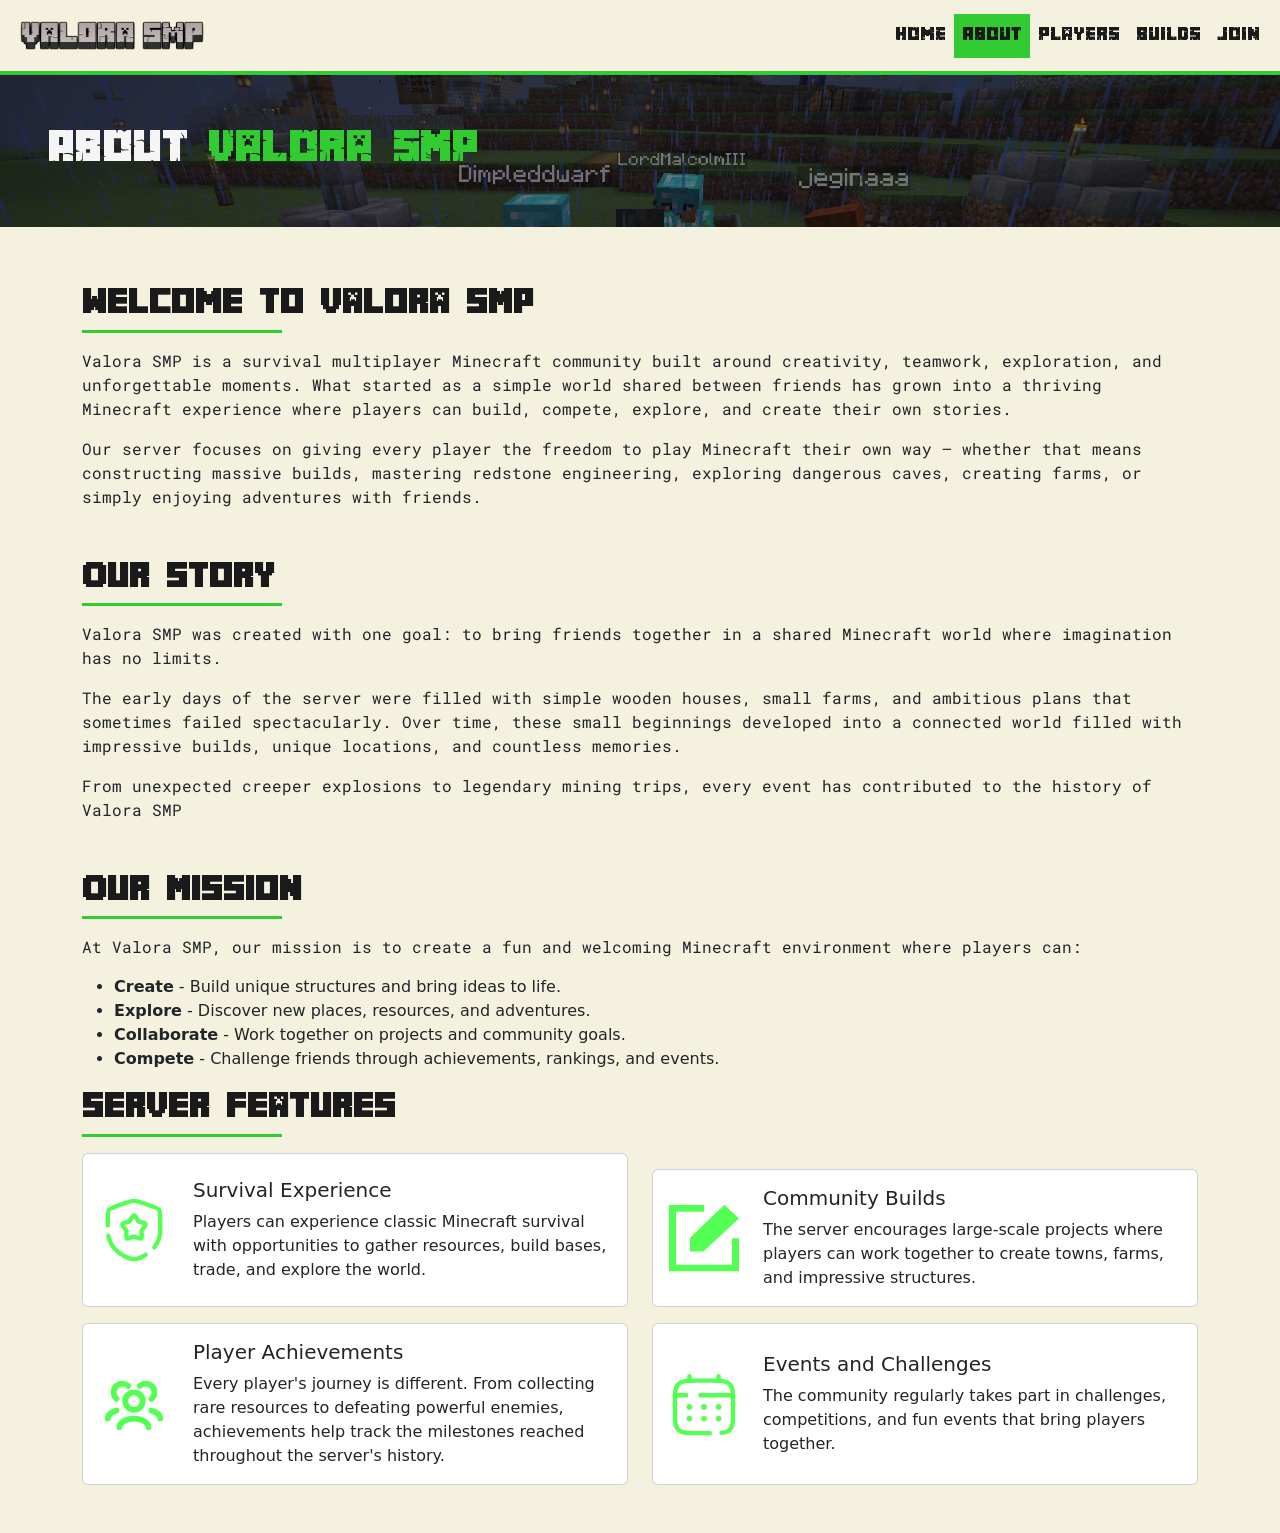
==== about.html @ fe84c1cd "Added in about content and nice looking cards" ====
<!doctype html>
<!-- <html lang="en" class="dark" data-bs-theme="dark"> -->
<html lang="en">
  <head>
    <meta charset="UTF-8" />
    <meta
      name="viewport"
      content="width=
  , initial-scale=1.0"
    />
    <title>Valora SMP | About</title>
    <link
      href="https://cdn.jsdelivr.net/npm/bootstrap@5.3.8/dist/css/bootstrap.min.css"
      rel="stylesheet"
      integrity="sha384-sRIl4kxILFvY47J16cr9ZwB07vP4J8+LH7qKQnuqkuIAvNWLzeN8tE5YBujZqJLB"
      crossorigin="anonymous"
    />
    <link
      rel="shortcut icon"
      href="./images/minecraft-icon-0.png"
      type="image/x-icon"
    />
    <link rel="stylesheet" href="./css/style.css" />
  </head>
  <body>
    <nav class="navbar sticky-top navbar-expand-md">
      <div class="container-fluid">
        <a class="navbar-brand" href="/"
          ><img src="./images/VALORA-SMP-6-15-2026.png" alt="Valora SMP Logo"
        /></a>
        <button
          class="navbar-toggler"
          type="button"
          data-bs-toggle="collapse"
          data-bs-target="#navbarNav"
          aria-controls="navbarNav"
          aria-expanded="false"
          aria-label="Toggle navigation"
        >
          <span class="navbar-toggler-icon"></span>
        </button>
        <div class="collapse navbar-collapse" id="navbarNav">
          <ul class="navbar-nav ms-auto">
            <li class="nav-item">
              <a class="nav-link" href="/">Home</a>
            </li>
            <li class="nav-item">
              <a class="nav-link active" aria-current="page" href="about.html"
                >About</a
              >
            </li>
            <li class="nav-item">
              <a class="nav-link" href="./players">Players</a>
            </li>
            <li class="nav-item">
              <a class="nav-link" href="./builds.html">Builds</a>
            </li>
            <li class="nav-item">
              <a class="nav-link" href="./join.html">Join</a>
            </li>
            <!-- <li class="nav-item">
              <a class="nav-link disabled" aria-disabled="true">Builds</a>
            </li> -->
          </ul>
        </div>
      </div>
    </nav>
    <div class="container-fluid about p-0">
      <div class="hero py-5 px-3 px-md-5 position-relative">
        <div
          class="container-fluid background position-absolute top-0 start-0 d-block"
        ></div>
        <h1 class="position-relative">About <span>Valora SMP</span></h1>
      </div>
      <div class="container about-section py-5">
        <h2 class="mt-2">Welcome to Valora SMP</h2>
        <div class="line"></div>
        <p>
          Valora SMP is a survival multiplayer Minecraft community built around
          creativity, teamwork, exploration, and unforgettable moments. What
          started as a simple world shared between friends has grown into a
          thriving Minecraft experience where players can build, compete,
          explore, and create their own stories.
        </p>
        <p>
          Our server focuses on giving every player the freedom to play
          Minecraft their own way — whether that means constructing massive
          builds, mastering redstone engineering, exploring dangerous caves,
          creating farms, or simply enjoying adventures with friends.
        </p>
        <h2 class="mt-5">Our Story</h2>
        <div class="line"></div>
        <p>
          Valora SMP was created with one goal: to bring friends together in a
          shared Minecraft world where imagination has no limits.
        </p>
        <p>
          The early days of the server were filled with simple wooden houses,
          small farms, and ambitious plans that sometimes failed spectacularly.
          Over time, these small beginnings developed into a connected world
          filled with impressive builds, unique locations, and countless
          memories.
        </p>
        <p>
          From unexpected creeper explosions to legendary mining trips, every
          event has contributed to the history of Valora SMP
        </p>
        <h2 class="mt-5">Our Mission</h2>
        <div class="line"></div>
        <p>
          At Valora SMP, our mission is to create a fun and welcoming Minecraft
          environment where players can:
        </p>
        <ul>
          <li>
            <b>Create</b> - Build unique structures and bring ideas to life.
          </li>
          <li>
            <b>Explore</b> - Discover new places, resources, and adventures.
          </li>
          <li>
            <b>Collaborate</b> - Work together on projects and community goals.
          </li>
          <li>
            <b>Compete</b> - Challenge friends through achievements, rankings,
            and events.
          </li>
        </ul>
        <h2>Server Features</h2>
        <div class="line"></div>
        <div class="row row-cols-1 row-cols-md-2">
          <div class="col">
            <div
              class="card d-flex flex-md-row align-items-center py-3 py-md-0 h-100"
            >
              <div class="card-img-top ps-3 pe-2">
                <img src="./images/shield.svg" alt="Shield Icon" />
              </div>
              <div class="card-body">
                <div class="card-title"><h5>Survival Experience</h5></div>
                <div class="card-text">
                  Players can experience classic Minecraft survival with
                  opportunities to gather resources, build bases, trade, and
                  explore the world.
                </div>
              </div>
            </div>
          </div>
          <div class="col mt-3">
            <div
              class="card d-flex flex-md-row align-items-center py-3 py-md-0 h-100"
            >
              <div class="card-img-top ps-3 pe-2">
                <img src="./images/edit.svg" alt="Edit Icon" />
              </div>
              <div class="card-body">
                <div class="card-title"><h5>Community Builds</h5></div>
                <div class="card-text">
                  The server encourages large-scale projects where players can
                  work together to create towns, farms, and impressive
                  structures.
                </div>
              </div>
            </div>
          </div>
          <div class="col mt-3">
            <div
              class="card d-flex flex-md-row align-items-center py-3 py-md-0 h-100"
            >
              <div class="card-img-top ps-3 pe-2">
                <img src="./images/people.svg" alt="Players Icon" />
              </div>
              <div class="card-body">
                <div class="card-title"><h5>Player Achievements</h5></div>
                <div class="card-text">
                  Every player's journey is different. From collecting rare
                  resources to defeating powerful enemies, achievements help
                  track the milestones reached throughout the server's history.
                </div>
              </div>
            </div>
          </div>
          <div class="col mt-3">
            <div
              class="card d-flex flex-md-row align-items-center py-3 py-md-0 h-100"
            >
              <div class="card-img-top ps-3 pe-2">
                <img src="./images/calendar.svg" alt="Calendar Icon" />
              </div>
              <div class="card-body">
                <div class="card-title"><h5>Events and Challenges</h5></div>
                <div class="card-text">
                  The community regularly takes part in challenges,
                  competitions, and fun events that bring players together.
                </div>
              </div>
            </div>
          </div>
        </div>
      </div>
    </div>
  </body>
</html>
---- css/style.css ----
@import url("https://fonts.googleapis.com/css2?family=Roboto+Mono:ital,wght@0,100..700;1,100..700&family=Victor+Mono:ital,wght@0,100..700;1,100..700&display=swap");
@font-face {
  font-family: "Minecraft";
  src: url("../src/fonts/Minecrafter.Reg.ttf") format("truetype");
  font-weight: normal;
  font-style: normal;
}
@font-face {
  font-family: "Alt";
  src: url("../src/fonts/Minecrafter.Alt.ttf") format("truetype");
  font-style: normal;
  font-weight: normal;
}
:root {
  --clr-primary: hsl(120, 100%, 66%);
  --clr-primary-dark: hsl(120, 61%, 40%);
  --clr-primary-light: hsl(120, 100%, 77%);
  --clr-secondary: hsl(189, 100%, 50%);
  --clr-accent: #ffaa00;
  --clr-grass: #54ff54;
  --clr-dirt: #8b5a2b;
  --clr-stone: #7d7d7d;
  --clr-obsidian: #12001f;
  --clr-lava: #ff4500;
  --clr-redstone: #b00000;
  --clr-white: #ffffff;
  --clr-black: #000000;
  --clr-background: #f4f1de;
  --clr-surface: #ffffff;
  --clr-surface-light: #eeeeee;
  --clr-text: #1a1a1a;
  --clr-text-muted: #666666;
  --clr-text-light: #f5f5f5;
  --clr-text-dark: #1a1a1a;
  --clr-border: #d0d0d0;
  --clr-primary: #32cc32;
  --clr-secondary: #0099cc;
  --clr-card-shadow: rgba(0, 0, 0, 0.15);
  --fnt-minecraft: Minecraft;
  --fnt-alt: Alt;
  --fnt-body: Roboto Mono;
}

.dark {
  --clr-background: #101010;
  --clr-surface: #1c1c1c;
  --clr-surface-light: #282828;
  --clr-text: #f5f5f5;
  --clr-text-muted: #b5b5b5;
  --clr-text-light: #f5f5f5;
  --clr-text-dark: #1a1a1a;
  --clr-border: #3a3a3a;
  --clr-primary: #54ff54;
  --clr-secondary: #00d9ff;
  --clr-card-shadow: rgba(0, 0, 0, 0.5);
}

.navbar-brand img {
  width: 200px;
}

.navbar {
  background: var(--clr-background);
  border-bottom: 4px solid var(--clr-primary);
}
.navbar .container-fluid {
  flex-direction: row;
}
.navbar .navbar-collapse {
  float: right;
}
.navbar .navbar-collapse .navbar-nav .nav-item .nav-link {
  font-family: var(--fnt-alt);
  border-bottom: 4px solid transparent;
  color: var(--clr-text);
}
.navbar .navbar-collapse .navbar-nav .nav-item .nav-link.active {
  background: var(--clr-primary);
  color: var(--clr-text-dark);
}
.navbar .navbar-collapse .navbar-nav .nav-item .nav-link:hover {
  border-bottom-color: var(--clr-primary);
}

.container-fluid {
  display: flex;
  flex-direction: column;
  justify-content: center;
}
.container-fluid.landing {
  background: url("../../images/House aesthetic.png");
  background-size: cover;
  background-position: center bottom;
}
.container-fluid.landing h1 {
  font-family: var(--fnt-alt);
  color: var(--clr-text-light);
  text-shadow: 5px 5px 10px #000000;
}
.container-fluid.landing h1 span {
  color: var(--clr-primary);
}
.container-fluid.landing p {
  color: var(--clr-text-light);
  font-family: var(--fnt-minecraft);
  text-shadow: 5px 5px 10px #000000;
}
.container-fluid.landing p span {
  color: var(--clr-primary);
}
.container-fluid.landing .btn {
  background: var(--clr-primary);
  border: 3px solid color-mix(in srgb, var(--clr-primary-dark) 50%, black);
  box-shadow: inset 5px -5px 1px var(--clr-primary-dark) !important;
  font-family: var(--fnt-minecraft);
  border-radius: 0;
  color: var(--clr-text-dark);
}
.container-fluid.landing .btn:hover {
  background: var(--clr-primary-dark);
}
.container-fluid.landing .server-info {
  display: flex;
  justify-content: center;
  flex-direction: column;
  background: color-mix(in srgb, var(--clr-background) 50%, transparent) !important;
  border-color: color-mix(in srgb, var(--clr-background) 50%, transparent);
  border-style: solid;
  border-width: 2px;
}
.container-fluid.landing .server-info h3 {
  font-family: var(--fnt-minecraft);
  color: var(--clr-text);
}
.container-fluid.landing .server-info .card {
  border-radius: 0;
  border-width: 2px;
  border-color: var(--clr-border);
}
.container-fluid.landing .server-info .card .card-body .card-text,
.container-fluid.landing .server-info .card .card-body .card-link {
  font-family: var(--fnt-body);
  color: var(--clr-text);
  display: block;
}
.container-fluid.landing .server-info .card .card-body .card-text .link {
  text-decoration: underline;
  cursor: pointer;
}
.container-fluid.landing .server-info .card .card-body .card-link {
  color: var(--clr-secondary);
}
.container-fluid.landing .server-info .row .card {
  display: flex;
  flex-direction: row;
  align-items: center;
  border-width: 0 0 0 3px;
  border-color: var(--clr-primary);
}
.container-fluid.landing .server-info .row .card .card-img-top {
  height: 50px;
  width: 50px;
  object-fit: container;
}
.container-fluid.landing .server-info .row .card .card-body .card-text,
.container-fluid.landing .server-info .row .card .card-body .card-title {
  font-family: var(--fnt-minecraft);
}
.container-fluid.landing .server-info .row .card .card-body .card-text {
  color: var(--clr-text-muted);
}
.container-fluid.landing .server-info .btn {
  background: var(--clr-secondary);
  border: 3px solid color-mix(in srgb, var(--clr-secondary) 50%, black);
  box-shadow: inset 5px -5px 1px color-mix(in srgb, var(--clr-secondary) 75%, black) !important;
}
.container-fluid.landing .server-info .btn:hover {
  background-color: color-mix(in srgb, var(--clr-secondary) 75%, black);
}
.container-fluid.server-ft {
  background-color: var(--clr-background);
}
.container-fluid.server-ft h2 {
  color: var(--clr-primary);
  font-family: var(--fnt-alt);
}
.container-fluid.server-ft .row .col .card {
  border-radius: 0;
  border-color: var(--clr-primary);
  transition: all ease 0.5s;
  background: var(--clr-surface);
}
.container-fluid.server-ft .row .col .card .card-img-top {
  height: 60px;
}
.container-fluid.server-ft .row .col .card .card-title {
  font-family: var(--fnt-minecraft);
  color: var(--clr-text);
}
.container-fluid.server-ft .row .col .card .card-text {
  font-family: var(--fnt-body);
  color: var(--clr-text);
}
.container-fluid.server-ft .row .col .card:hover {
  transform: translateY(-4%);
  box-shadow: 0 10px 10px color-mix(in srgb, var(--clr-primary) 45%, transparent), 0 5px 0 var(--clr-primary);
}
.container-fluid.join {
  background-color: var(--clr-surface-light);
}
.container-fluid.join h2 {
  color: var(--clr-text);
  font-family: var(--fnt-alt);
}
.container-fluid.join h2 span {
  color: var(--clr-primary);
}
.container-fluid.join p {
  font-family: var(--fnt-body);
}
.container-fluid.join .btn {
  background-color: var(--clr-primary);
  border-radius: 0;
  font-family: var(--fnt-minecraft);
  color: var(--clr-text-dark);
  border-width: 3px;
  border-color: color-mix(in srgb, var(--clr-primary) 50%, black);
  box-shadow: inset 5px -5px 1px color-mix(in srgb, var(--clr-primary) 75%, black);
}
.container-fluid.join .btn:hover {
  background-color: color-mix(in srgb, var(--clr-primary) 75%, black);
}
.container-fluid.footer {
  background: var(--clr-surface);
}
.container-fluid.footer .container {
  display: flex;
  justify-content: center;
  align-items: center;
  background: color-mix(in srgb, var(--clr-surface-light) 100%, black);
  border: 2px solid color-mix(in srgb, var(--clr-surface-light) 90%, black);
  width: fit-content;
  margin-top: -4rem;
}
.container-fluid.footer .container h1 {
  font-family: var(--fnt-alt);
  color: var(--clr-text);
}
.container-fluid.footer .container h1 span {
  color: var(--clr-primary);
  display: block;
}
.container-fluid.footer .container img {
  height: 150px;
  margin-right: 1rem;
}
.container-fluid.footer .row {
  border-top: 2px solid color-mix(in srgb, var(--clr-text-muted) 15%, transparent);
}
.container-fluid.footer .row .col img {
  width: 250px;
}
.container-fluid.footer .row .col p {
  margin: 0;
}
.container-fluid.about {
  background: var(--clr-background);
}
.container-fluid.about .hero {
  background: url("../../images/Group hurdle.png");
  background-size: cover;
  background-position: center 35%;
}
.container-fluid.about .hero .background {
  background: #000;
  opacity: 0.5;
  height: 100%;
  z-index: 0;
}
.container-fluid.about .hero h1 {
  font-family: var(--fnt-alt);
  color: var(--clr-text-light);
  z-index: 1;
}
.container-fluid.about .hero h1 span {
  color: var(--clr-primary);
}
.container-fluid.about .about-section h2 {
  font-family: var(--fnt-minecraft);
  color: var(--clr-text);
}
.container-fluid.about .about-section .line {
  display: block;
  width: 200px;
  height: 3px;
  background-color: var(--clr-primary);
  margin-bottom: 1rem;
}
.container-fluid.about .about-section p {
  font-family: var(--fnt-body);
}
.container-fluid.about .about-section .row .col .card .card-img-top {
  height: 70px;
  width: fit-content;
}
.container-fluid.about .about-section .row .col .card .card-img-top img {
  height: 100%;
  width: auto;
}

/*# sourceMappingURL=style.css.map */
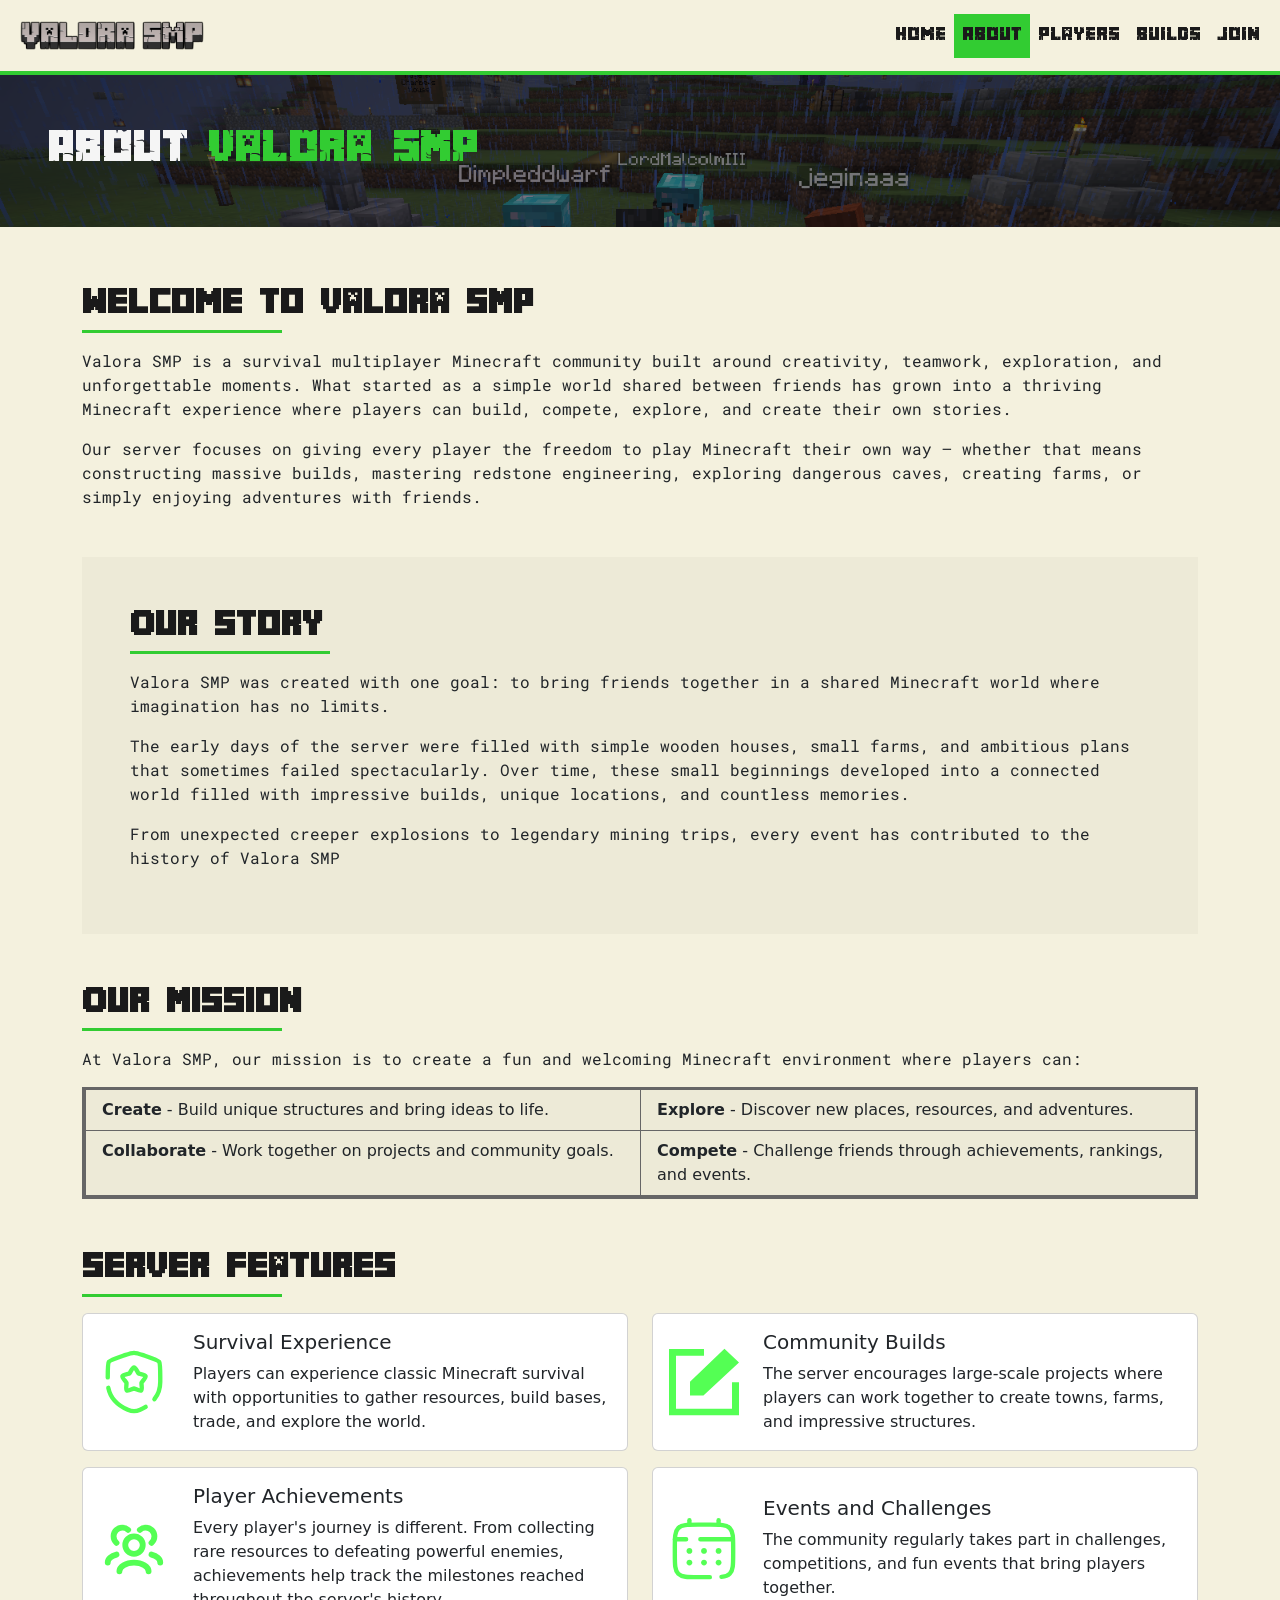
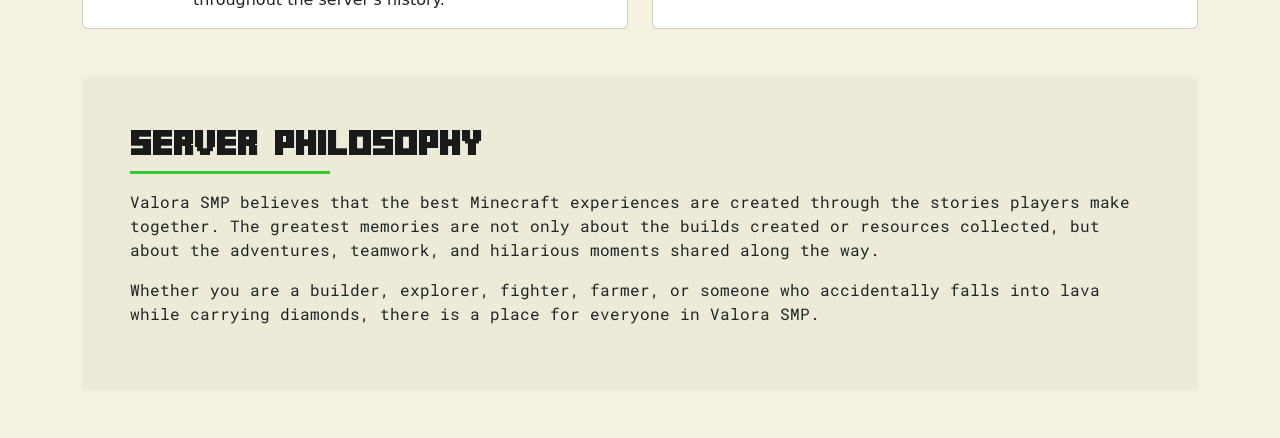
==== commit ca1b5bf2: "Changed up the list in the mission section. Also fix a style bug in the server feature cards" ====
--- a/about.html
+++ b/about.html
@@ -88,7 +88,8 @@
           builds, mastering redstone engineering, exploring dangerous caves,
           creating farms, or simply enjoying adventures with friends.
         </p>
-        <h2 class="mt-5">Our Story</h2>
+        <div class="container-fluid server-phil mt-5 p-5">
+        <h2>Our Story</h2>
         <div class="line"></div>
         <p>
           Valora SMP was created with one goal: to bring friends together in a
@@ -105,30 +106,38 @@
           From unexpected creeper explosions to legendary mining trips, every
           event has contributed to the history of Valora SMP
         </p>
+        </div>
         <h2 class="mt-5">Our Mission</h2>
         <div class="line"></div>
         <p>
           At Valora SMP, our mission is to create a fun and welcoming Minecraft
           environment where players can:
         </p>
-        <ul>
-          <li>
-            <b>Create</b> - Build unique structures and bring ideas to life.
-          </li>
-          <li>
-            <b>Explore</b> - Discover new places, resources, and adventures.
-          </li>
-          <li>
-            <b>Collaborate</b> - Work together on projects and community goals.
-          </li>
-          <li>
-            <b>Compete</b> - Challenge friends through achievements, rankings,
-            and events.
-          </li>
-        </ul>
-        <h2>Server Features</h2>
-        <div class="line"></div>
-        <div class="row row-cols-1 row-cols-md-2">
+        <div class="row row-cols-1 row-cols-md-2 mission-table g-0">
+          <div class="col">
+            <li class="list-group-item px-3 p-2 h-100">
+              <b>Create</b> - Build unique structures and bring ideas to life.
+            </li>
+          </div>
+          <div class="col">
+            <div class="list-group-item px-3 p-2 h-100">
+              <b>Explore</b> - Discover new places, resources, and adventures.
+            </div>
+          </div>
+          <div class="col">
+            <div class="list-group-item px-3 p-2 h-100">
+              <b>Collaborate</b> - Work together on projects and community goals.
+            </div>
+          </div>
+          <div class="col">
+            <div class="list-group-item px-3 p-2 h-100">
+              <b>Compete</b> - Challenge friends through achievements, rankings, and events.
+            </div>
+          </div>
+        </div>
+        <h2 class="mt-5">Server Features</h2>
+        <div class="line"></div>
+        <div class="row row-cols-1 row-cols-md-2 row-gap-3">
           <div class="col">
             <div
               class="card d-flex flex-md-row align-items-center py-3 py-md-0 h-100"
@@ -146,7 +155,7 @@
               </div>
             </div>
           </div>
-          <div class="col mt-3">
+          <div class="col">
             <div
               class="card d-flex flex-md-row align-items-center py-3 py-md-0 h-100"
             >
@@ -163,7 +172,7 @@
               </div>
             </div>
           </div>
-          <div class="col mt-3">
+          <div class="col">
             <div
               class="card d-flex flex-md-row align-items-center py-3 py-md-0 h-100"
             >
@@ -180,7 +189,7 @@
               </div>
             </div>
           </div>
-          <div class="col mt-3">
+          <div class="col">
             <div
               class="card d-flex flex-md-row align-items-center py-3 py-md-0 h-100"
             >
@@ -197,7 +206,26 @@
             </div>
           </div>
         </div>
+        <div class="container-fluid server-phil mt-5 p-5">
+        <h2>Server Philosophy</h2>
+        <div class="line"></div>
+        <p>
+          Valora SMP believes that the best Minecraft experiences are created
+          through the stories players make together. The greatest memories are
+          not only about the builds created or resources collected, but about
+          the adventures, teamwork, and hilarious moments shared along the way.
+        </p>
+        <p>
+          Whether you are a builder, explorer, fighter, farmer, or someone who
+          accidentally falls into lava while carrying diamonds, there is a place
+          for everyone in Valora SMP.
+        </p>
       </div>
     </div>
+    <script
+      src="https://cdn.jsdelivr.net/npm/bootstrap@5.3.8/dist/js/bootstrap.bundle.min.js"
+      integrity="sha384-FKyoEForCGlyvwx9Hj09JcYn3nv7wiPVlz7YYwJrWVcXK/BmnVDxM+D2scQbITxI"
+      crossorigin="anonymous"
+    ></script>
   </body>
 </html>
--- a/css/style.css
+++ b/css/style.css
@@ -299,6 +299,13 @@
 .container-fluid.about .about-section p {
   font-family: var(--fnt-body);
 }
+.container-fluid.about .about-section .row .col .card {
+  transition: all 0.5s ease;
+}
+.container-fluid.about .about-section .row .col .card:hover {
+  transform: translateY(-2%);
+  box-shadow: 0 5px 20px color-mix(in srgb, var(--clr-primary) 55%, transparent);
+}
 .container-fluid.about .about-section .row .col .card .card-img-top {
   height: 70px;
   width: fit-content;
@@ -307,5 +314,29 @@
   height: 100%;
   width: auto;
 }
+.container-fluid.about .about-section .server-phil {
+  background: color-mix(in srgb, var(--clr-background) 97%, black);
+}
+.container-fluid.about .about-section .mission-table {
+  border: 3px solid var(--clr-text-muted);
+}
+.container-fluid.about .about-section .mission-table .list-group-item {
+  background: color-mix(in srgb, var(--clr-background) 97%, black);
+  border-bottom: 1px solid var(--clr-text-muted);
+  border-left: 1px solid var(--clr-text-muted);
+}
+.container-fluid.about .about-section .list-card {
+  border-radius: 0;
+  border-width: 3px;
+  border-bottom-width: 1px;
+  border-color: var(--clr-text-muted);
+}
+.container-fluid.about .about-section .list-card .list-group .list-group-item {
+  background: color-mix(in srgb, var(--clr-background) 97%, black);
+  border-radius: 0;
+  border-width: 0px;
+  border-bottom-width: 2px;
+  border-color: var(--clr-text-muted);
+}
 
 /*# sourceMappingURL=style.css.map */
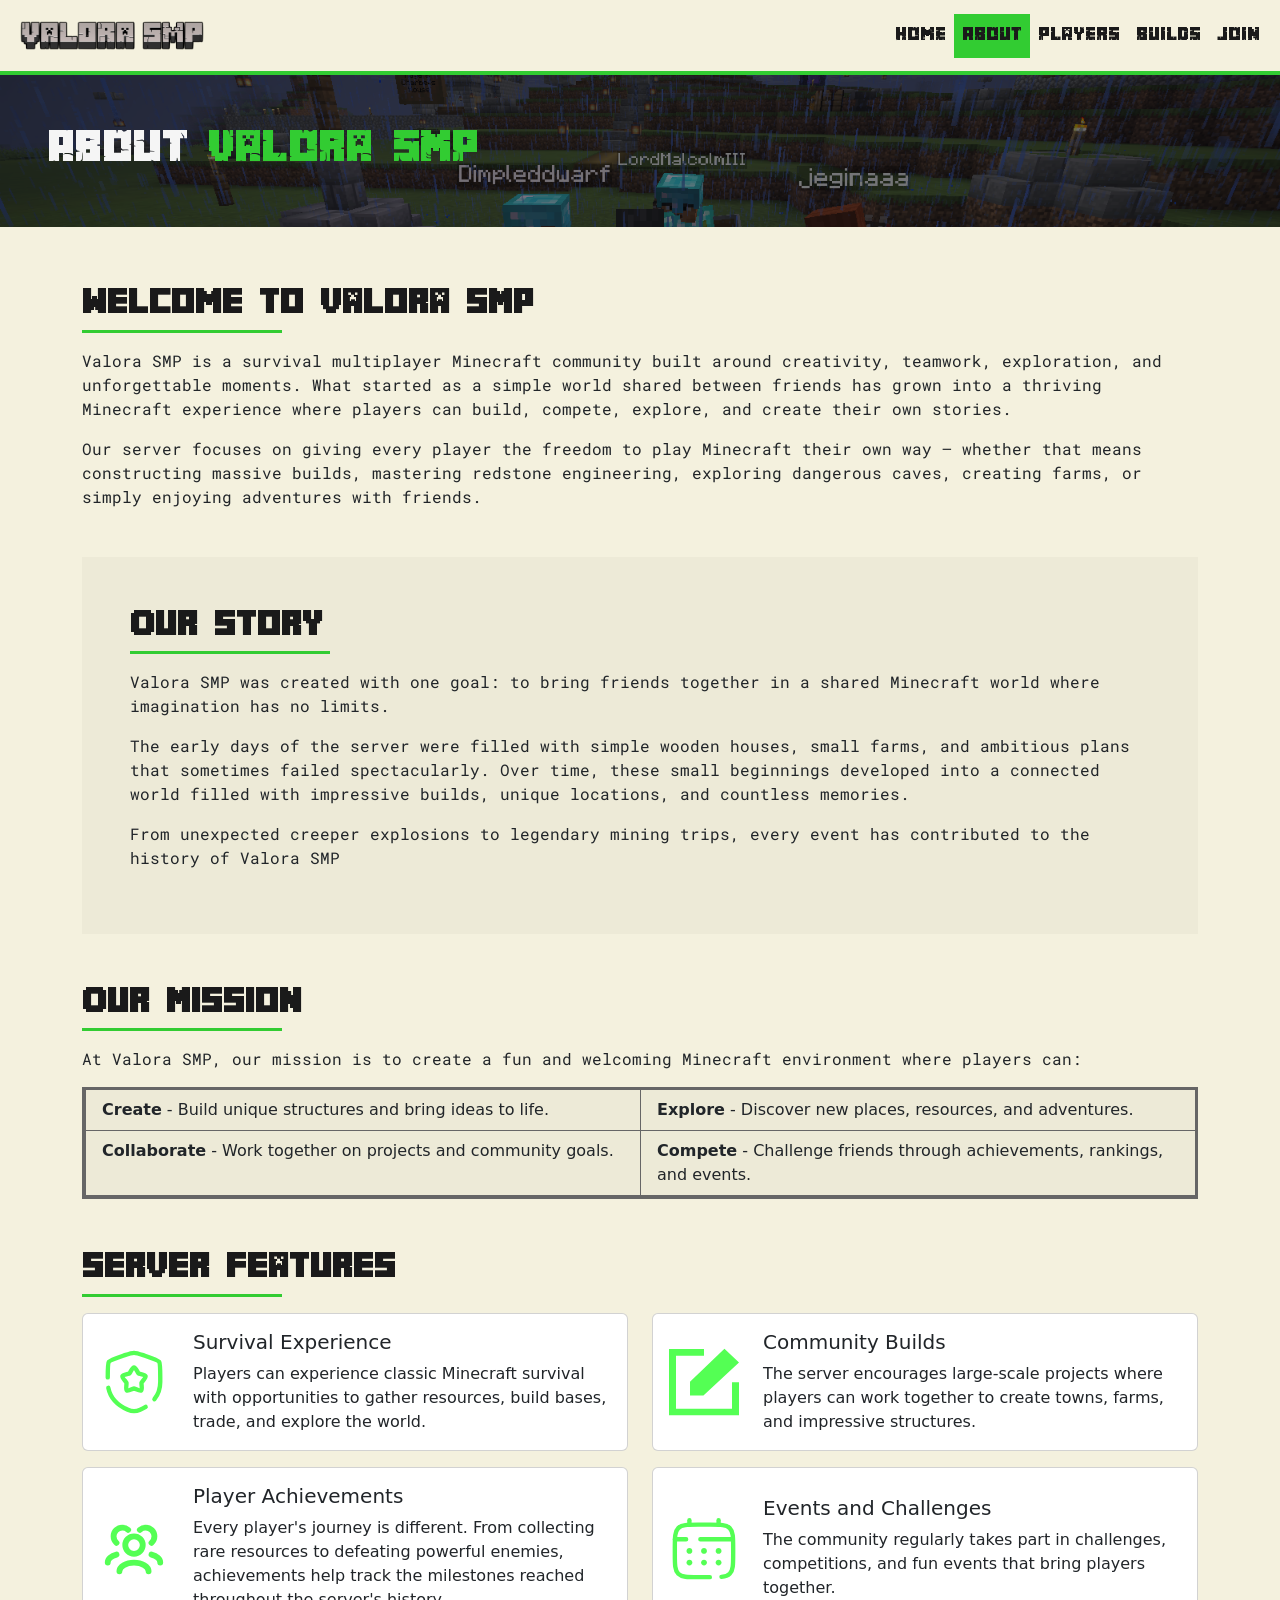
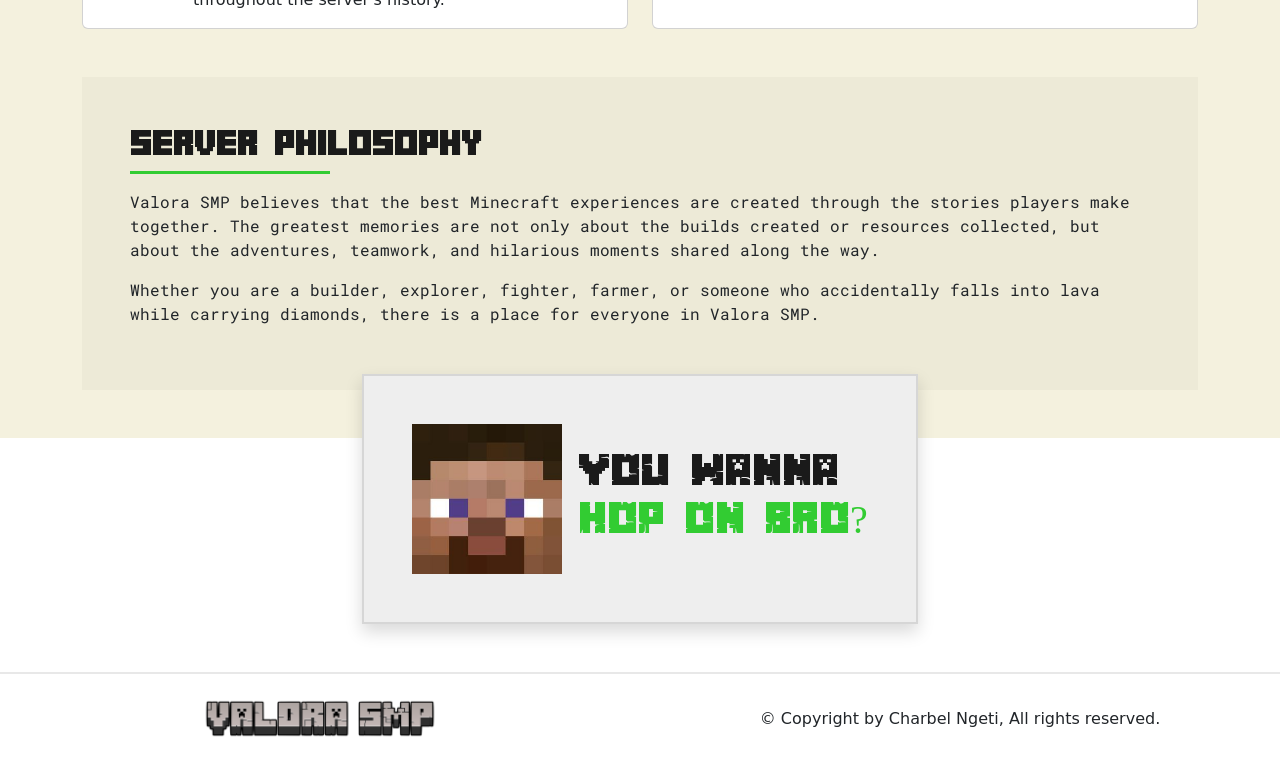
==== commit 87e9cce5: "Added the players page." ====
--- a/about.html
+++ b/about.html
@@ -50,7 +50,7 @@
               >
             </li>
             <li class="nav-item">
-              <a class="nav-link" href="./players">Players</a>
+              <a class="nav-link" href="./players.html">Players</a>
             </li>
             <li class="nav-item">
               <a class="nav-link" href="./builds.html">Builds</a>
@@ -220,6 +220,22 @@
           accidentally falls into lava while carrying diamonds, there is a place
           for everyone in Valora SMP.
         </p>
+      </div>
+    </div>
+    <div class="container-fluid footer pb-2">
+      <div class="container px-3 py-4 p-md-5 shadow">
+        <img src="./images/steve face.jpg" alt="Minecraft Steve's Face" />
+        <h1>You wanna <span>hop on bro?</span></h1>
+      </div>
+      <div
+        class="row row-cols-1 row-cols-md-2 d-flex text-center align-items-center mt-5 py-3"
+      >
+        <div class="col">
+          <img src="./images/VALORA-SMP-6-15-2026.png" alt="Valora SMP Logo" />
+        </div>
+        <div class="col">
+          <p>&copy; Copyright by Charbel Ngeti, All rights reserved.</p>
+        </div>
       </div>
     </div>
     <script
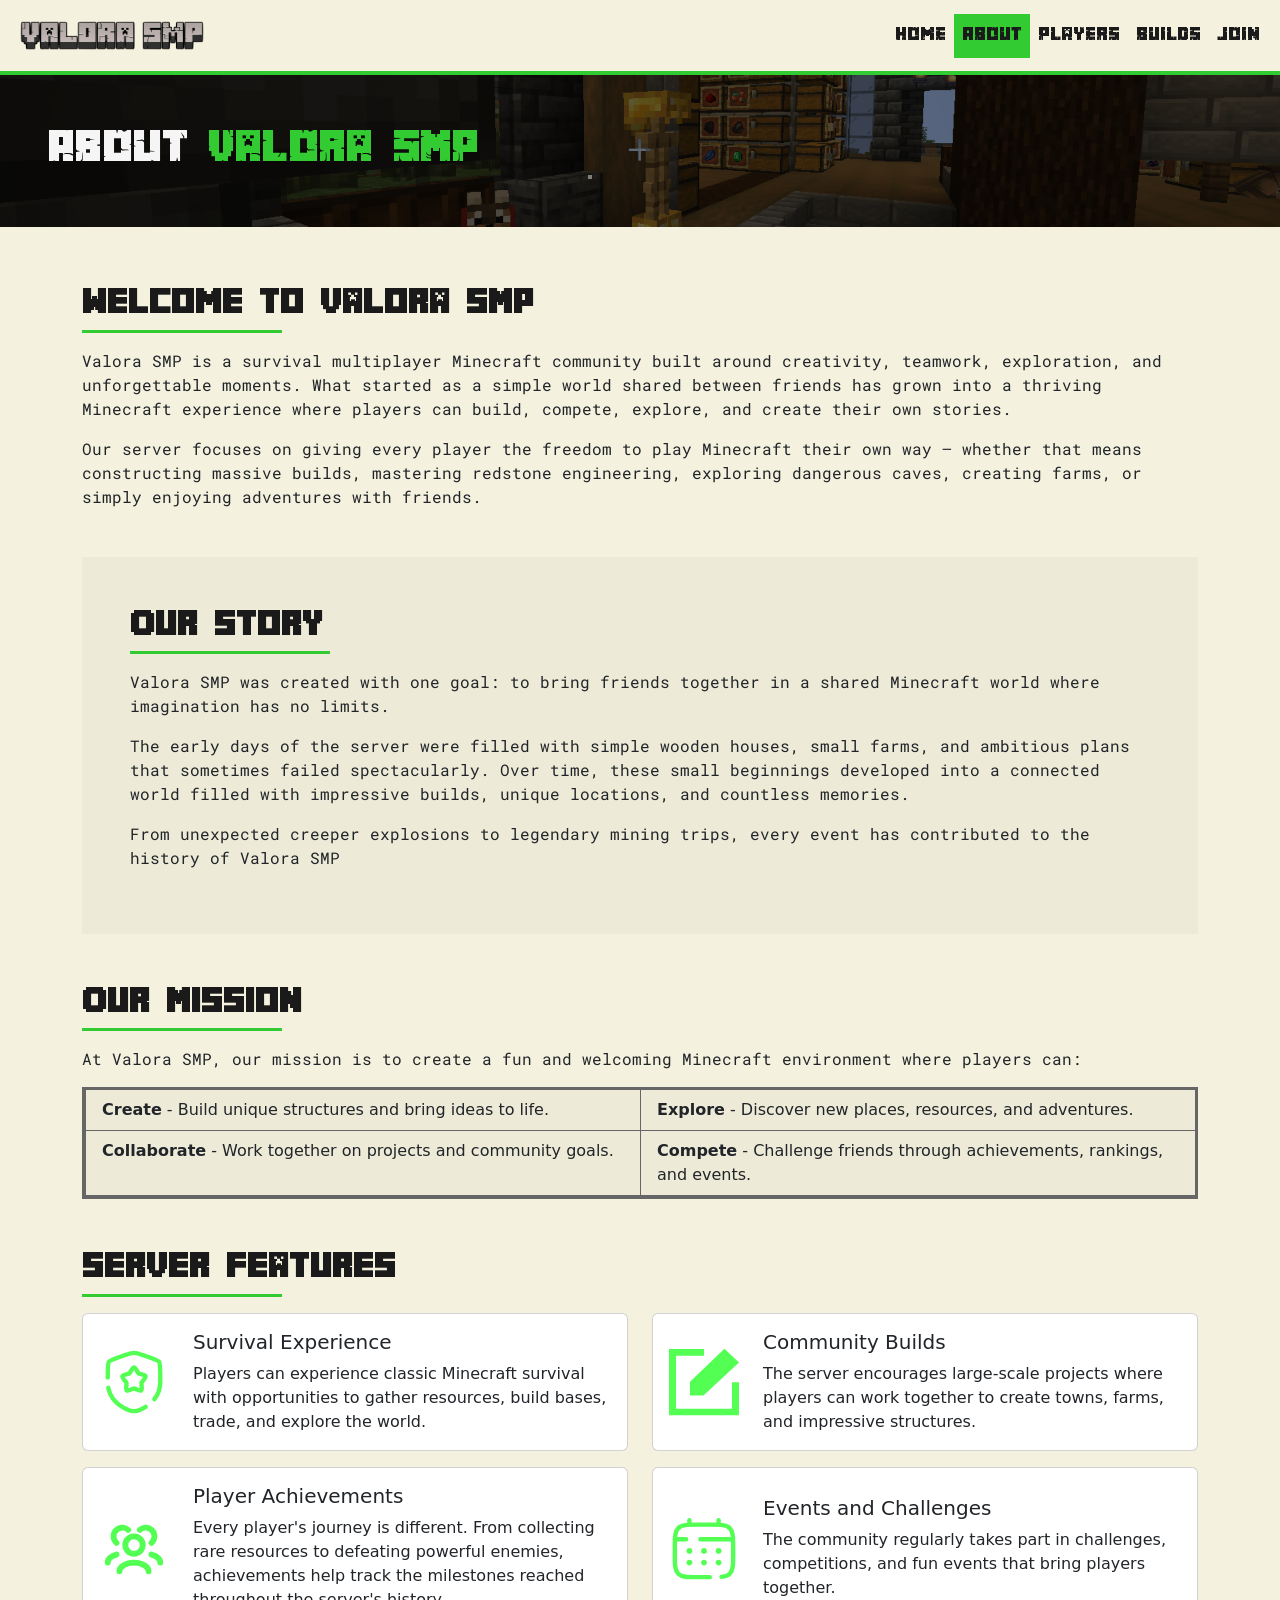
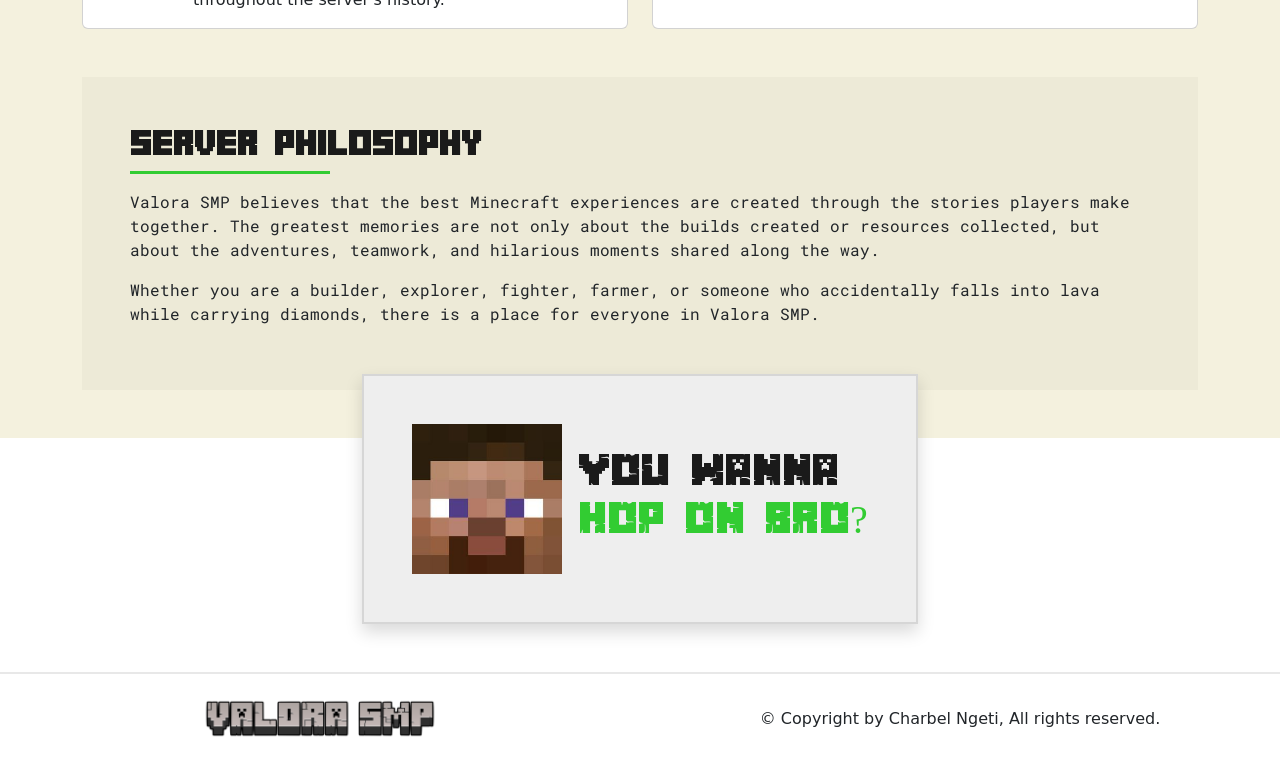
==== commit 65a129d9: "Added in dummy data to design and test the functionality of the players page. Also added js files" ====
--- a/about.html
+++ b/about.html
@@ -66,7 +66,7 @@
       </div>
     </nav>
     <div class="container-fluid about p-0">
-      <div class="hero py-5 px-3 px-md-5 position-relative">
+      <div class="hero py-5 px-3 px-md-5 position-relative" style="background: url('./images/House\ aesthetic.png');background-position: center 50%;background-size:cover;">
         <div
           class="container-fluid background position-absolute top-0 start-0 d-block"
         ></div>
--- a/css/style.css
+++ b/css/style.css
@@ -263,27 +263,22 @@
 .container-fluid.footer .row .col p {
   margin: 0;
 }
-.container-fluid.about {
-  background: var(--clr-background);
-}
-.container-fluid.about .hero {
-  background: url("../../images/Group hurdle.png");
-  background-size: cover;
-  background-position: center 35%;
-}
-.container-fluid.about .hero .background {
+.container-fluid .hero .background {
   background: #000;
   opacity: 0.5;
   height: 100%;
   z-index: 0;
 }
-.container-fluid.about .hero h1 {
+.container-fluid .hero h1 {
   font-family: var(--fnt-alt);
   color: var(--clr-text-light);
   z-index: 1;
 }
-.container-fluid.about .hero h1 span {
-  color: var(--clr-primary);
+.container-fluid .hero h1 span {
+  color: var(--clr-primary);
+}
+.container-fluid.about {
+  background: var(--clr-background);
 }
 .container-fluid.about .about-section h2 {
   font-family: var(--fnt-minecraft);
@@ -338,5 +333,19 @@
   border-bottom-width: 2px;
   border-color: var(--clr-text-muted);
 }
+.container-fluid.players .player-section .search-box h3 {
+  font-family: var(--fnt-body);
+}
+.container-fluid.players .player-section .search-box input {
+  border-radius: 0;
+  font-family: var(--fnt-body);
+  border-width: 3px;
+  border-color: color-mix(in srgb, var(--clr-background) 85%, black);
+}
+.container-fluid.players .player-section .search-box select {
+  border-radius: 0;
+  border-width: 3px;
+  border-color: color-mix(in srgb, var(--clr-background) 85%, black);
+}
 
 /*# sourceMappingURL=style.css.map */
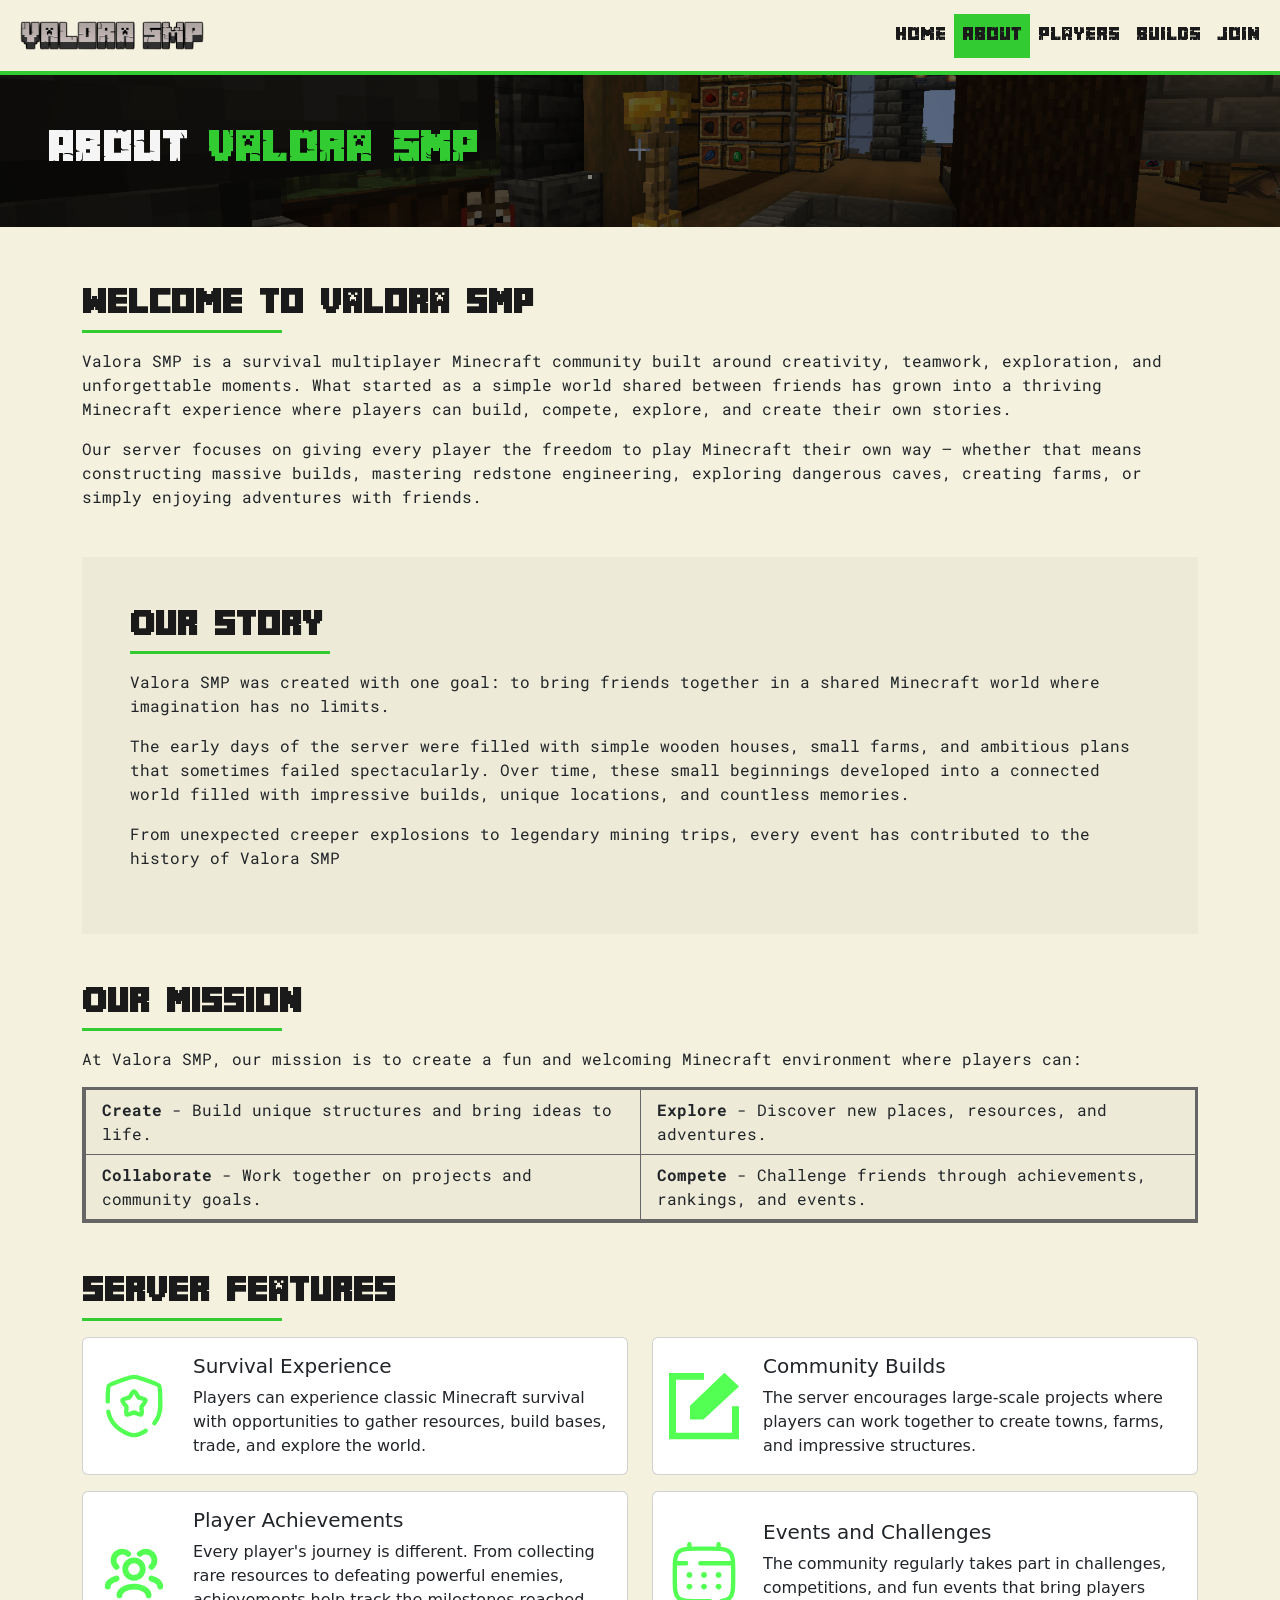
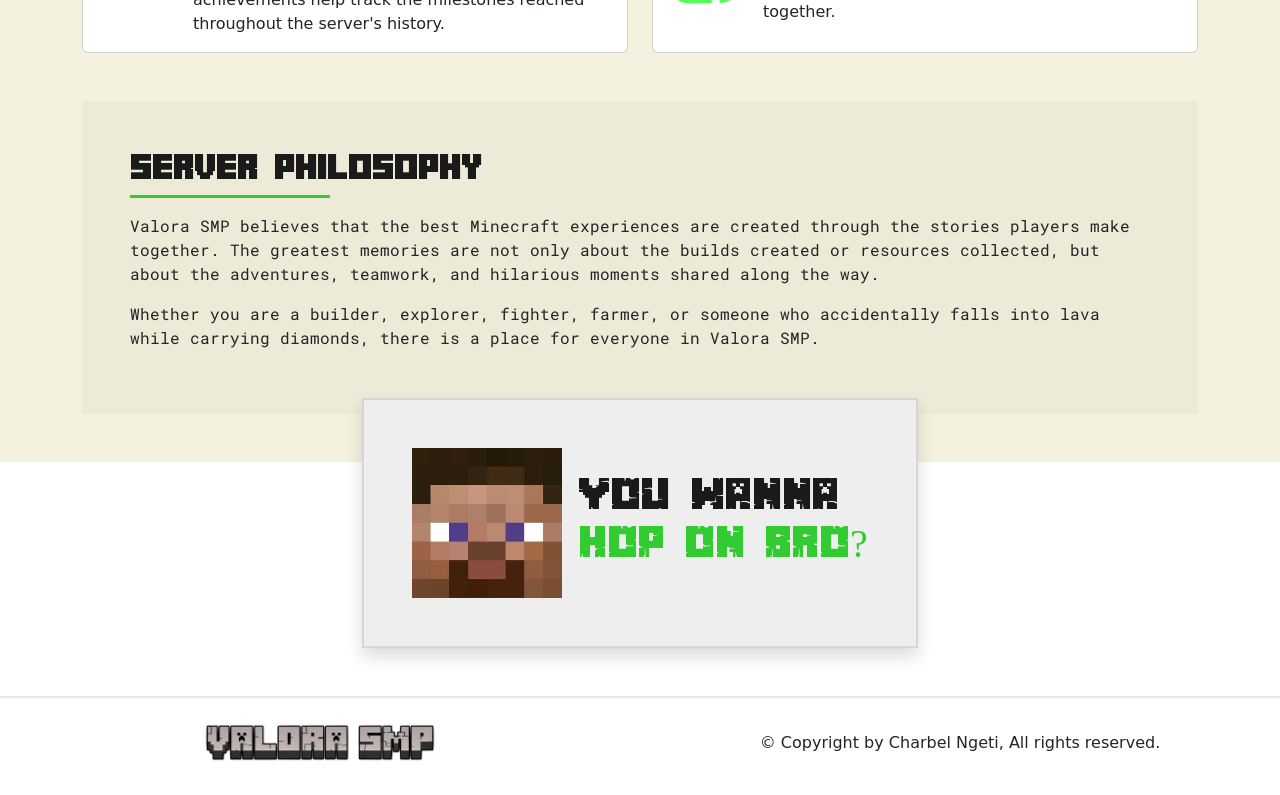
==== commit 28cd3022: "Created and styled the join form" ====
--- a/about.html
+++ b/about.html
@@ -66,7 +66,14 @@
       </div>
     </nav>
     <div class="container-fluid about p-0">
-      <div class="hero py-5 px-3 px-md-5 position-relative" style="background: url('./images/House\ aesthetic.png');background-position: center 50%;background-size:cover;">
+      <div
+        class="hero py-5 px-3 px-md-5 position-relative"
+        style="
+          background: url(&quot;./images/House\ aesthetic.png&quot;);
+          background-position: center 50%;
+          background-size: cover;
+        "
+      >
         <div
           class="container-fluid background position-absolute top-0 start-0 d-block"
         ></div>
@@ -89,23 +96,23 @@
           creating farms, or simply enjoying adventures with friends.
         </p>
         <div class="container-fluid server-phil mt-5 p-5">
-        <h2>Our Story</h2>
-        <div class="line"></div>
-        <p>
-          Valora SMP was created with one goal: to bring friends together in a
-          shared Minecraft world where imagination has no limits.
-        </p>
-        <p>
-          The early days of the server were filled with simple wooden houses,
-          small farms, and ambitious plans that sometimes failed spectacularly.
-          Over time, these small beginnings developed into a connected world
-          filled with impressive builds, unique locations, and countless
-          memories.
-        </p>
-        <p>
-          From unexpected creeper explosions to legendary mining trips, every
-          event has contributed to the history of Valora SMP
-        </p>
+          <h2>Our Story</h2>
+          <div class="line"></div>
+          <p>
+            Valora SMP was created with one goal: to bring friends together in a
+            shared Minecraft world where imagination has no limits.
+          </p>
+          <p>
+            The early days of the server were filled with simple wooden houses,
+            small farms, and ambitious plans that sometimes failed
+            spectacularly. Over time, these small beginnings developed into a
+            connected world filled with impressive builds, unique locations, and
+            countless memories.
+          </p>
+          <p>
+            From unexpected creeper explosions to legendary mining trips, every
+            event has contributed to the history of Valora SMP
+          </p>
         </div>
         <h2 class="mt-5">Our Mission</h2>
         <div class="line"></div>
@@ -126,12 +133,14 @@
           </div>
           <div class="col">
             <div class="list-group-item px-3 p-2 h-100">
-              <b>Collaborate</b> - Work together on projects and community goals.
+              <b>Collaborate</b> - Work together on projects and community
+              goals.
             </div>
           </div>
           <div class="col">
             <div class="list-group-item px-3 p-2 h-100">
-              <b>Compete</b> - Challenge friends through achievements, rankings, and events.
+              <b>Compete</b> - Challenge friends through achievements, rankings,
+              and events.
             </div>
           </div>
         </div>
@@ -207,34 +216,39 @@
           </div>
         </div>
         <div class="container-fluid server-phil mt-5 p-5">
-        <h2>Server Philosophy</h2>
-        <div class="line"></div>
-        <p>
-          Valora SMP believes that the best Minecraft experiences are created
-          through the stories players make together. The greatest memories are
-          not only about the builds created or resources collected, but about
-          the adventures, teamwork, and hilarious moments shared along the way.
-        </p>
-        <p>
-          Whether you are a builder, explorer, fighter, farmer, or someone who
-          accidentally falls into lava while carrying diamonds, there is a place
-          for everyone in Valora SMP.
-        </p>
-      </div>
-    </div>
-    <div class="container-fluid footer pb-2">
-      <div class="container px-3 py-4 p-md-5 shadow">
-        <img src="./images/steve face.jpg" alt="Minecraft Steve's Face" />
-        <h1>You wanna <span>hop on bro?</span></h1>
-      </div>
-      <div
-        class="row row-cols-1 row-cols-md-2 d-flex text-center align-items-center mt-5 py-3"
-      >
-        <div class="col">
-          <img src="./images/VALORA-SMP-6-15-2026.png" alt="Valora SMP Logo" />
-        </div>
-        <div class="col">
-          <p>&copy; Copyright by Charbel Ngeti, All rights reserved.</p>
+          <h2>Server Philosophy</h2>
+          <div class="line"></div>
+          <p>
+            Valora SMP believes that the best Minecraft experiences are created
+            through the stories players make together. The greatest memories are
+            not only about the builds created or resources collected, but about
+            the adventures, teamwork, and hilarious moments shared along the
+            way.
+          </p>
+          <p>
+            Whether you are a builder, explorer, fighter, farmer, or someone who
+            accidentally falls into lava while carrying diamonds, there is a
+            place for everyone in Valora SMP.
+          </p>
+        </div>
+      </div>
+      <div class="container-fluid footer pb-2">
+        <div class="container px-3 py-4 p-md-5 shadow">
+          <img src="./images/steve face.jpg" alt="Minecraft Steve's Face" />
+          <h1>You wanna <span>hop on bro?</span></h1>
+        </div>
+        <div
+          class="row row-cols-1 row-cols-md-2 d-flex text-center align-items-center mt-5 py-3"
+        >
+          <div class="col">
+            <img
+              src="./images/VALORA-SMP-6-15-2026.png"
+              alt="Valora SMP Logo"
+            />
+          </div>
+          <div class="col">
+            <p>&copy; Copyright by Charbel Ngeti, All rights reserved.</p>
+          </div>
         </div>
       </div>
     </div>
--- a/css/style.css
+++ b/css/style.css
@@ -319,6 +319,7 @@
   background: color-mix(in srgb, var(--clr-background) 97%, black);
   border-bottom: 1px solid var(--clr-text-muted);
   border-left: 1px solid var(--clr-text-muted);
+  font-family: var(--fnt-body);
 }
 .container-fluid.about .about-section .list-card {
   border-radius: 0;
@@ -342,10 +343,134 @@
   border-width: 3px;
   border-color: color-mix(in srgb, var(--clr-background) 85%, black);
 }
+.container-fluid.players .player-section .search-box input:focus {
+  box-shadow: 0 0 0 0.25rem color-mix(in srgb, var(--clr-primary) 55%, transparent);
+}
 .container-fluid.players .player-section .search-box select {
   border-radius: 0;
   border-width: 3px;
   border-color: color-mix(in srgb, var(--clr-background) 85%, black);
 }
+.container-fluid.players .player-section .search-box select:focus {
+  box-shadow: 0 0 0 0.25rem color-mix(in srgb, var(--clr-primary) 55%, transparent);
+}
+.container-fluid.players .player-section .player-data .card {
+  transition: all 0.5s ease-out;
+  border-radius: 0;
+  border-width: 3px;
+}
+.container-fluid.players .player-section .player-data .card:hover {
+  transform: translatey(-2%);
+  box-shadow: 0 5px 20px var(--clr-primary);
+}
+.container-fluid.players .player-section .player-data .card .card-img-top {
+  height: 150px;
+  width: max-content;
+  border-radius: 0;
+}
+.container-fluid.players .player-section .player-data .card .card-title {
+  font-family: var(--fnt-body);
+}
+.container-fluid.players .player-section .player-data .card .card-footer {
+  background: none;
+}
+.container-fluid.players .player-section .player-data .card .card-footer .card-link {
+  text-decoration: none;
+  color: var(--clr-primary);
+  cursor: pointer;
+  font-family: var(--fnt-body);
+}
+.container-fluid.players .player-section .leaderboard .table {
+  border-width: 3px;
+  border-color: var(--clr-text-muted);
+  border-style: solid;
+}
+.container-fluid.join-form .card {
+  border-radius: 0;
+  border-width: 3px;
+  border-color: var(--clr-accent);
+  border-style: solid;
+}
+.container-fluid.join-form .card-header {
+  background: var(--clr-accent);
+  border-radius: 0;
+  font-weight: bold;
+}
+.container-fluid.join-form .card-body {
+  background: var(--clr-background);
+}
+.container-fluid.join-form .card-body input,
+.container-fluid.join-form .card-body select,
+.container-fluid.join-form .card-body button,
+.container-fluid.join-form .card-body textarea,
+.container-fluid.join-form .card-body label {
+  border-radius: 0;
+  font-family: var(--fnt-body);
+}
+.container-fluid.join-form .card-body input,
+.container-fluid.join-form .card-body select,
+.container-fluid.join-form .card-body textarea {
+  border-width: 3px;
+  border-style: solid;
+  border-color: var(--clr-text-muted);
+  background: var(--clr-surface-light);
+}
+.container-fluid.join-form .card-body .btn {
+  background: var(--clr-accent);
+  border: 3px solid color-mix(in srgb, var(--clr-accent) 50%, black);
+  box-shadow: inset 5px -5px 1px color-mix(in srgb, var(--clr-accent) 75%, black) !important;
+  font-family: var(--fnt-minecraft);
+  border-radius: 0;
+  color: var(--clr-text-dark);
+}
+.container-fluid.join-form .card-body .btn:hover {
+  background: color-mix(in srgb, var(--clr-accent) 75%, black);
+}
+
+.modal-dialog .modal-content {
+  border-radius: 0;
+  border-width: 4px;
+  border-color: var(--clr-surface-light);
+  background: var(--clr-surface);
+}
+.modal-dialog .modal-content .modal-header {
+  border-width: 4px;
+  border-color: var(--clr-surface-light);
+}
+.modal-dialog .modal-content .modal-header .modal-title {
+  font-family: var(--fnt-body);
+}
+.modal-dialog .modal-content .modal-body {
+  font-family: var(--fnt-body);
+  overflow-y: auto;
+}
+.modal-dialog .modal-content .modal-body .list-group {
+  border-radius: 0;
+}
+.modal-dialog .modal-content .modal-body .list-group-item {
+  border-width: 3px;
+  border-color: var(--clr-surface-light);
+  border-bottom: 0;
+}
+.modal-dialog .modal-content .modal-body .list-group-item:last-child {
+  border-bottom-width: 3px;
+  border-bottom-color: var(--clr-surface-light);
+  border-bottom-style: solid;
+}
+.modal-dialog .modal-content .modal-footer {
+  border-width: 4px;
+  border-color: var(--clr-surface-light);
+}
+.modal-dialog .modal-content .modal-footer .btn {
+  background: var(--clr-secondary);
+  border: 3px solid color-mix(in srgb, var(--clr-secondary) 50%, black);
+  box-shadow: inset 5px -5px 1px color-mix(in srgb, var(--clr-secondary) 75%, black) !important;
+  font-family: var(--fnt-minecraft);
+  border-radius: 0;
+  color: var(--clr-text-light);
+}
+.modal-dialog .modal-content .modal-footer .btn:hover {
+  background-color: color-mix(in srgb, var(--clr-secondary) 75%, black);
+}
 
 /*# sourceMappingURL=style.css.map */
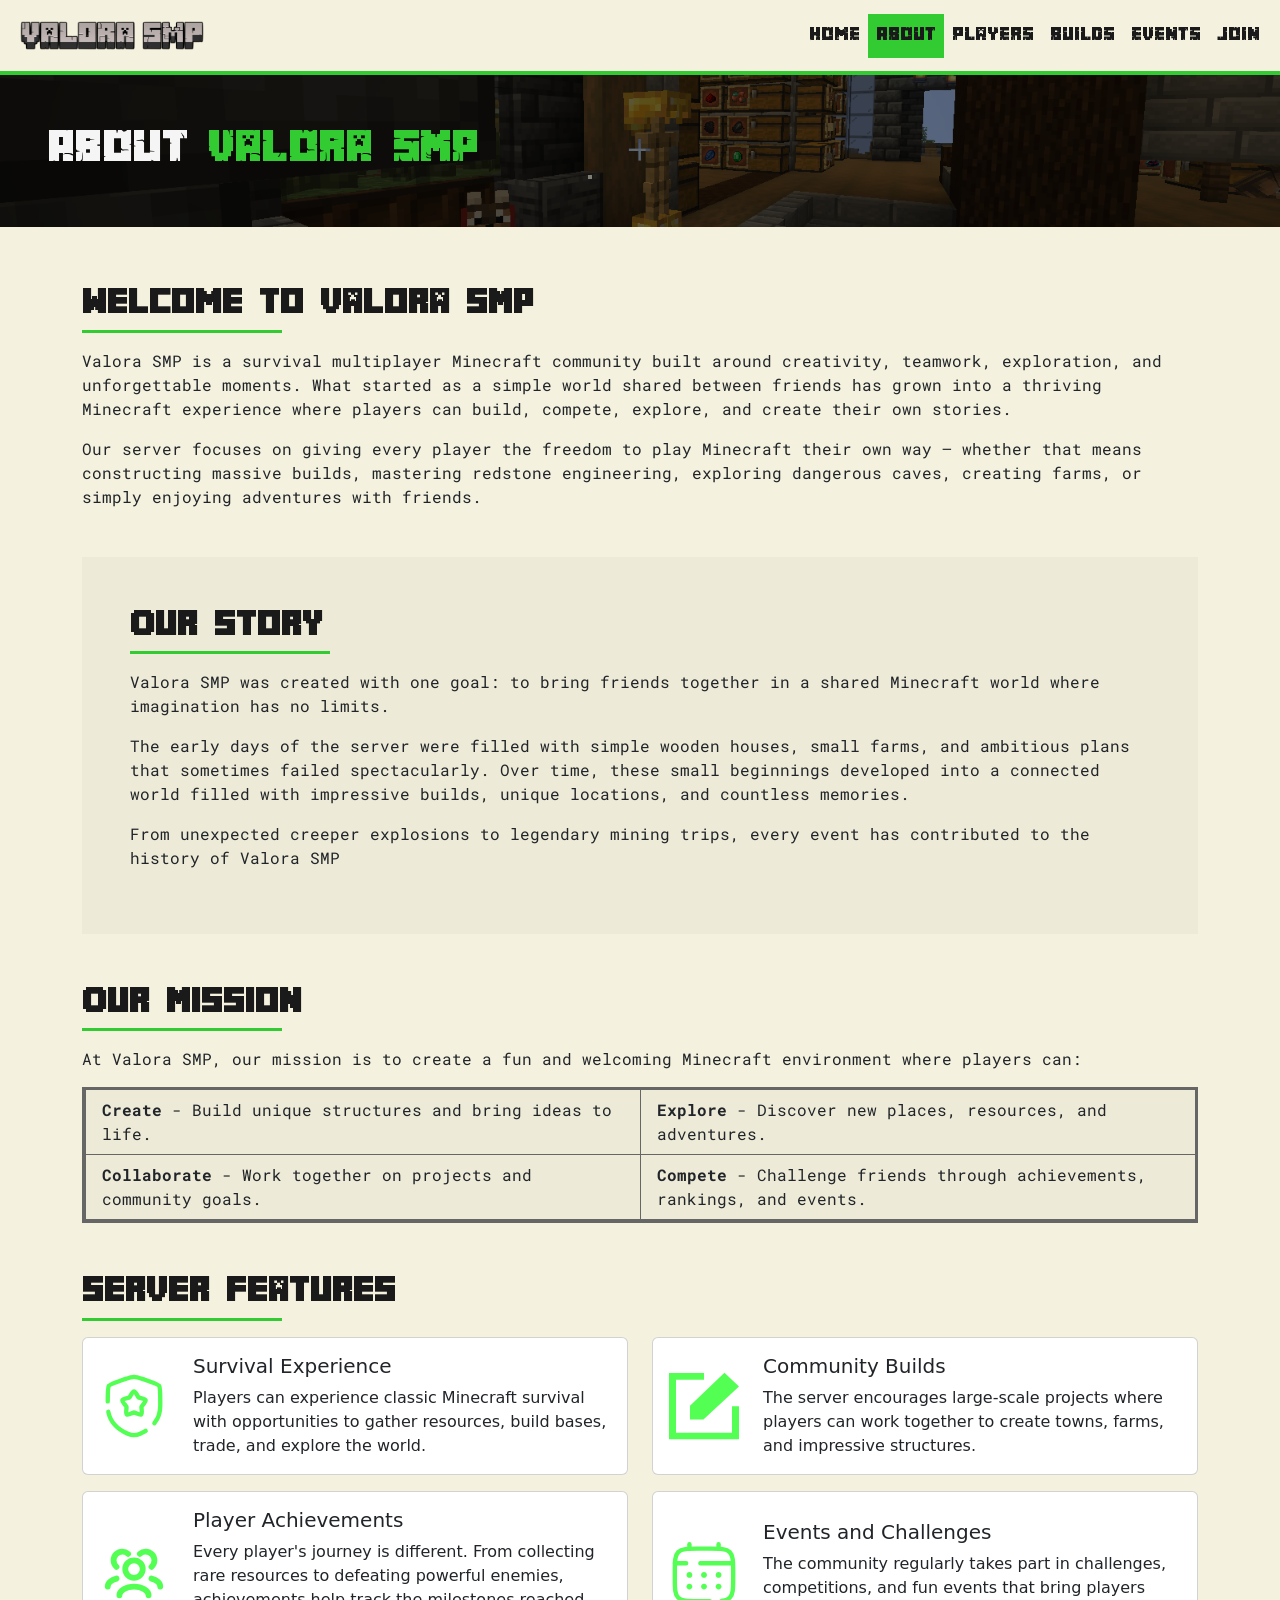
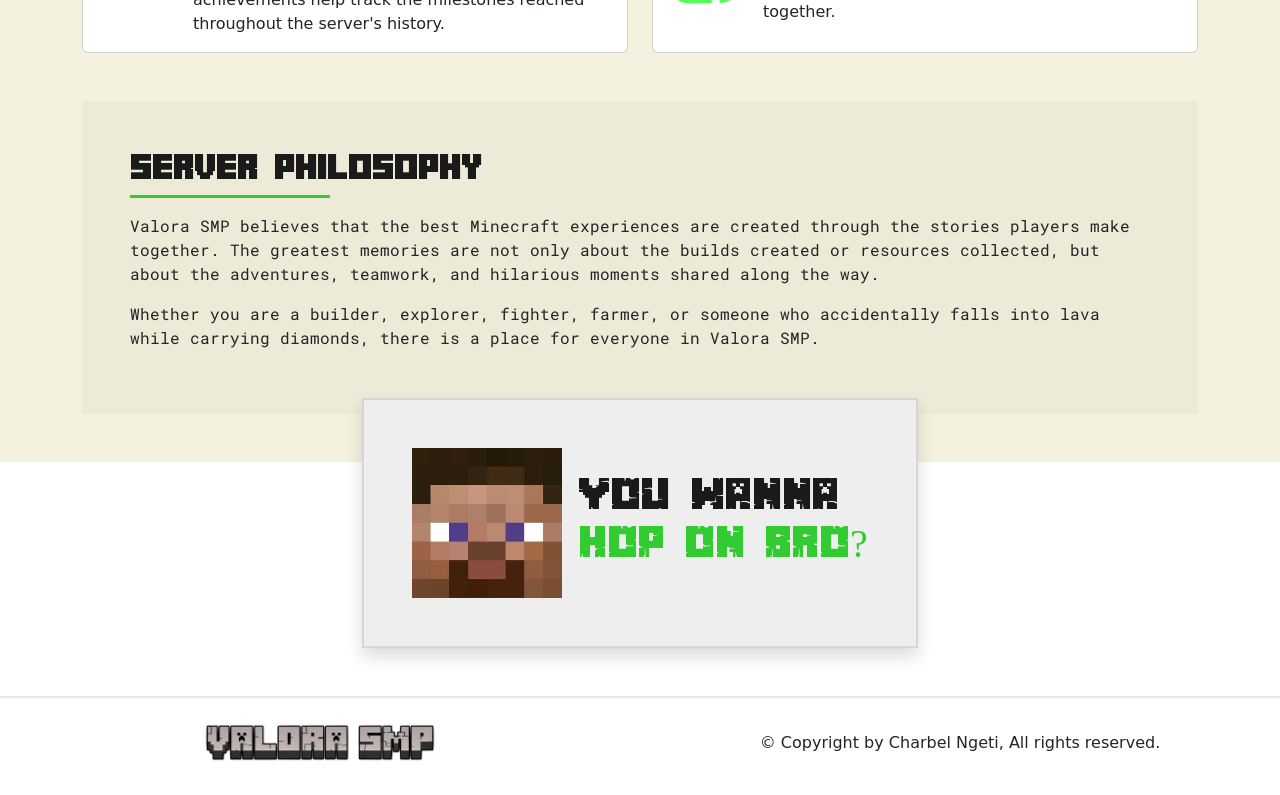
==== commit 42f16eee: "Created the events page" ====
--- a/about.html
+++ b/about.html
@@ -3,11 +3,7 @@
 <html lang="en">
   <head>
     <meta charset="UTF-8" />
-    <meta
-      name="viewport"
-      content="width=
-  , initial-scale=1.0"
-    />
+    <meta name="viewport" content="width=device-width, initial-scale=1.0" />
     <title>Valora SMP | About</title>
     <link
       href="https://cdn.jsdelivr.net/npm/bootstrap@5.3.8/dist/css/bootstrap.min.css"
@@ -56,6 +52,9 @@
               <a class="nav-link" href="./builds.html">Builds</a>
             </li>
             <li class="nav-item">
+              <a class="nav-link" href="./events.html">Events</a>
+            </li>
+            <li class="nav-item">
               <a class="nav-link" href="./join.html">Join</a>
             </li>
             <!-- <li class="nav-item">
--- a/css/style.css
+++ b/css/style.css
@@ -385,6 +385,9 @@
   border-color: var(--clr-text-muted);
   border-style: solid;
 }
+.container-fluid.join-form .card:hover {
+  transform: none !important;
+}
 .container-fluid.join-form .card {
   border-radius: 0;
   border-width: 3px;
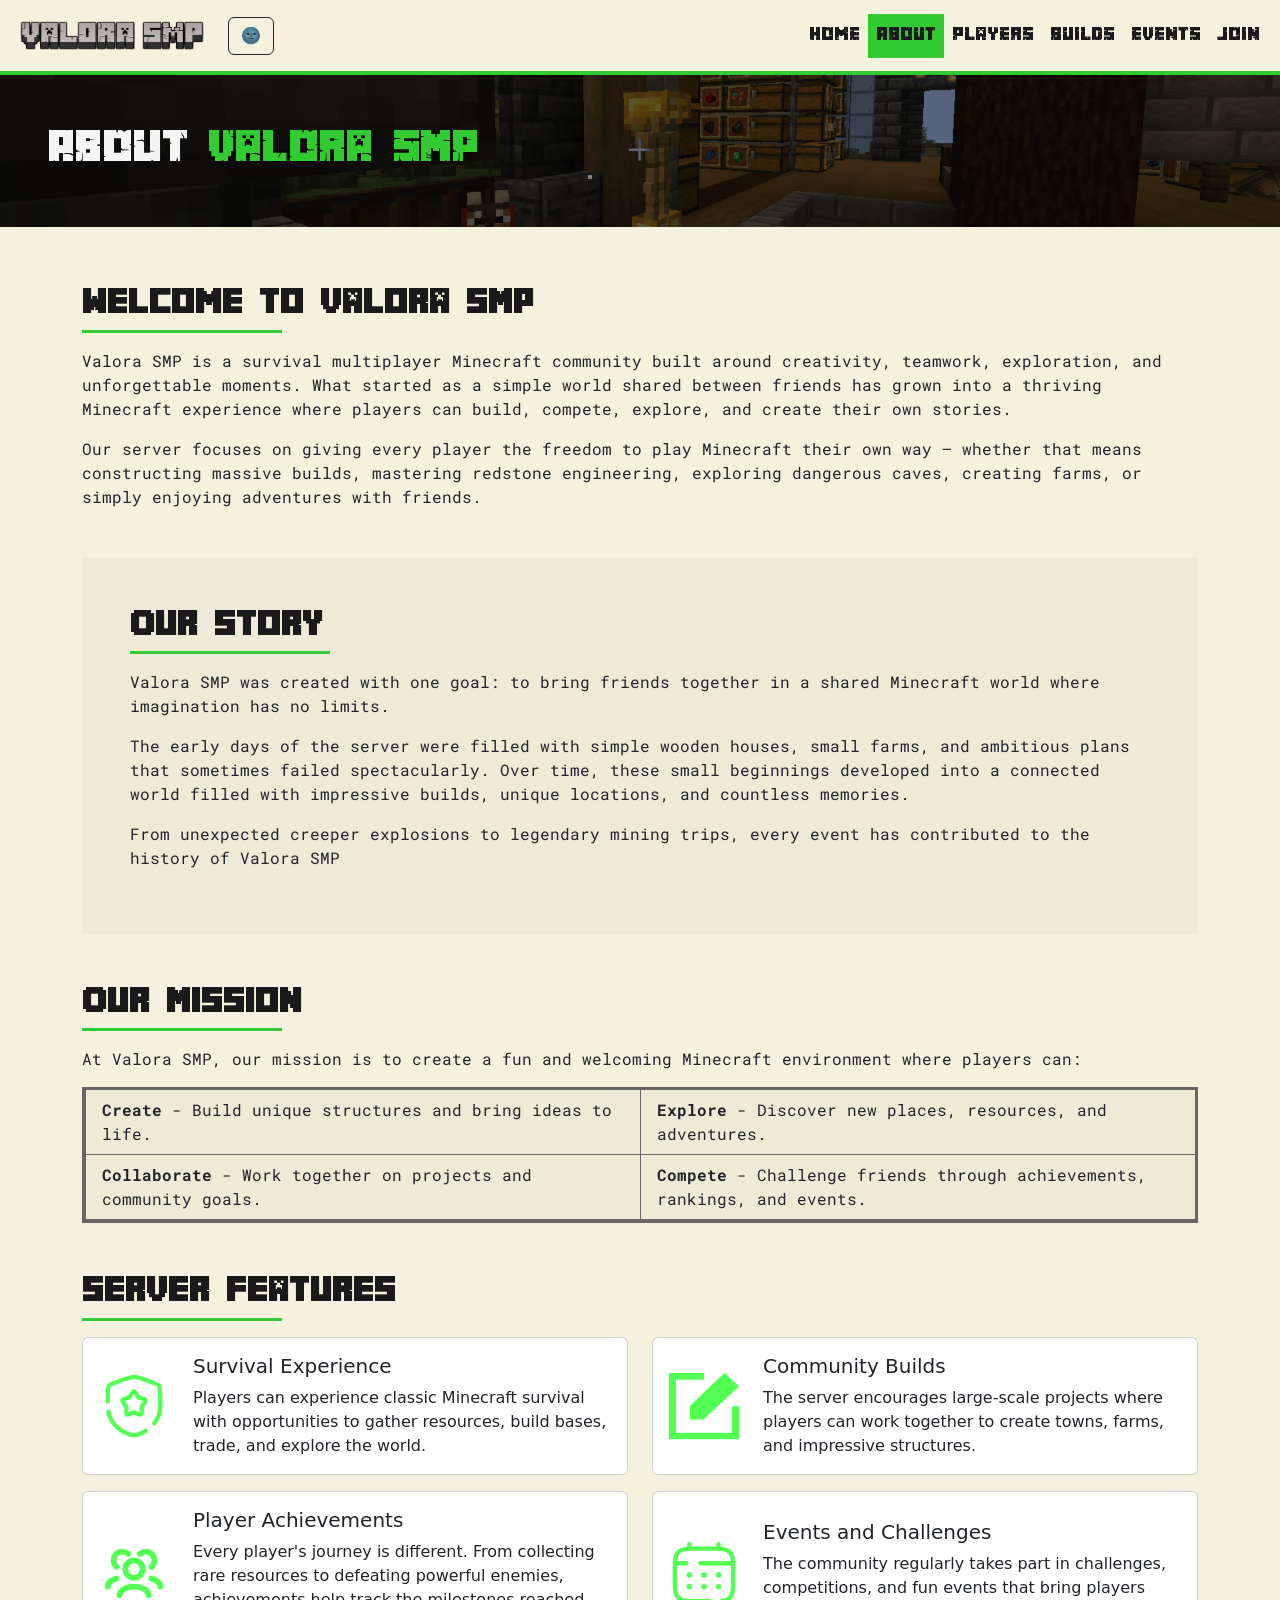
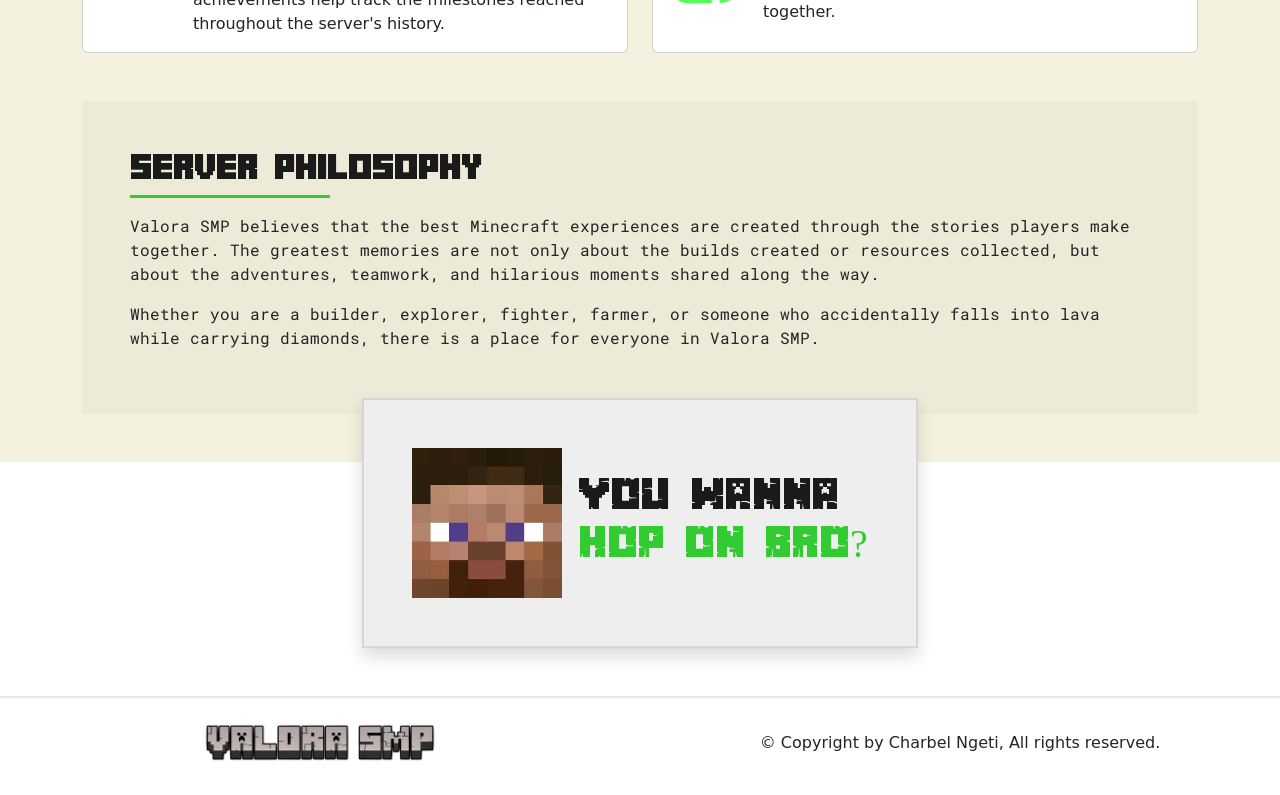
==== commit 99c7d981: "Implemented the darkmode logic and fixed some styling bugs" ====
--- a/about.html
+++ b/about.html
@@ -20,28 +20,33 @@
   </head>
   <body>
     <nav class="navbar sticky-top navbar-expand-md">
-      <div class="container-fluid">
+      <div class="container-fluid d-flex flex-row justify-content-between">
         <a class="navbar-brand" href="/"
           ><img src="./images/VALORA-SMP-6-15-2026.png" alt="Valora SMP Logo"
         /></a>
-        <button
-          class="navbar-toggler"
-          type="button"
-          data-bs-toggle="collapse"
-          data-bs-target="#navbarNav"
-          aria-controls="navbarNav"
-          aria-expanded="false"
-          aria-label="Toggle navigation"
-        >
-          <span class="navbar-toggler-icon"></span>
-        </button>
+        <div class="d-flex justify-content-end">
+          <button id="darkModeToggle" class="btn btn-outline-dark me-3">
+            🌚
+          </button>
+          <button
+            class="navbar-toggler"
+            type="button"
+            data-bs-toggle="collapse"
+            data-bs-target="#navbarNav"
+            aria-controls="navbarNav"
+            aria-expanded="false"
+            aria-label="Toggle navigation"
+          >
+            <span class="navbar-toggler-icon"></span>
+          </button>
+        </div>
         <div class="collapse navbar-collapse" id="navbarNav">
           <ul class="navbar-nav ms-auto">
             <li class="nav-item">
               <a class="nav-link" href="/">Home</a>
             </li>
             <li class="nav-item">
-              <a class="nav-link active" aria-current="page" href="about.html"
+              <a class="nav-link active" aria-current="page" href="./about.html"
                 >About</a
               >
             </li>
@@ -251,6 +256,7 @@
         </div>
       </div>
     </div>
+    <script src="./js/main.js"></script>
     <script
       src="https://cdn.jsdelivr.net/npm/bootstrap@5.3.8/dist/js/bootstrap.bundle.min.js"
       integrity="sha384-FKyoEForCGlyvwx9Hj09JcYn3nv7wiPVlz7YYwJrWVcXK/BmnVDxM+D2scQbITxI"
--- a/css/style.css
+++ b/css/style.css
@@ -354,6 +354,28 @@
 .container-fluid.players .player-section .search-box select:focus {
   box-shadow: 0 0 0 0.25rem color-mix(in srgb, var(--clr-primary) 55%, transparent);
 }
+.container-fluid.players .player-section .filter-box h3 {
+  font-family: var(--fnt-body);
+}
+.container-fluid.players .player-section .filter-box .btn {
+  background: var(--clr-text-muted);
+  border: 3px solid color-mix(in srgb, var(--clr-text-muted) 50%, black);
+  box-shadow: inset 5px -5px 1px color-mix(in srgb, var(--clr-text-muted) 75%, black) !important;
+  font-family: var(--fnt-body);
+  border-radius: 0;
+  color: var(--clr-text-dark);
+}
+.container-fluid.players .player-section .filter-box .btn:hover {
+  background: color-mix(in srgb, var(--clr-text-muted) 75%, black);
+}
+.container-fluid.players .player-section .filter-box .btn.active {
+  background: var(--clr-primary);
+  border: 3px solid color-mix(in srgb, var(--clr-primary) 50%, black);
+  box-shadow: inset 5px -5px 1px color-mix(in srgb, var(--clr-primary) 75%, black) !important;
+}
+.container-fluid.players .player-section .filter-box .btn.active:hover {
+  background: color-mix(in srgb, var(--clr-primary) 75%, black);
+}
 .container-fluid.players .player-section .player-data .card {
   transition: all 0.5s ease-out;
   border-radius: 0;
@@ -364,7 +386,7 @@
   box-shadow: 0 5px 20px var(--clr-primary);
 }
 .container-fluid.players .player-section .player-data .card .card-img-top {
-  height: 150px;
+  height: 150px !important;
   width: max-content;
   border-radius: 0;
 }
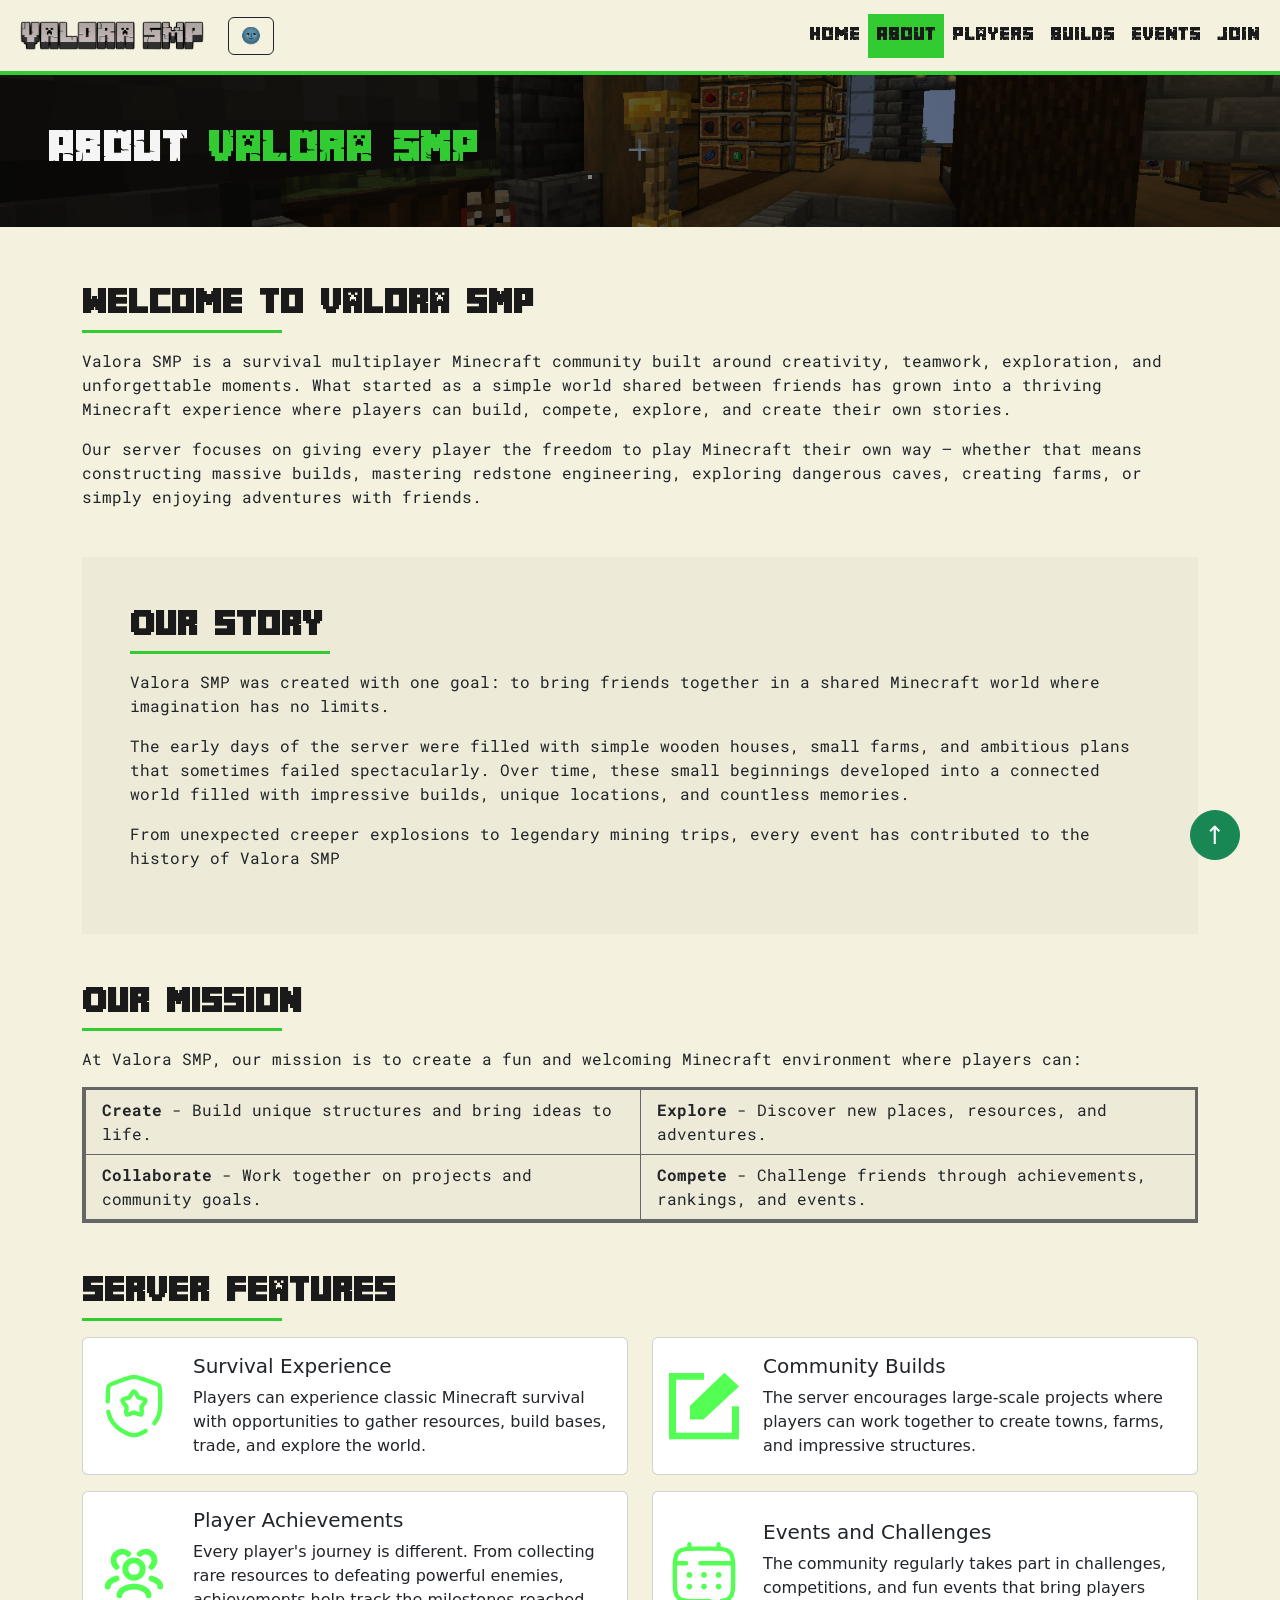
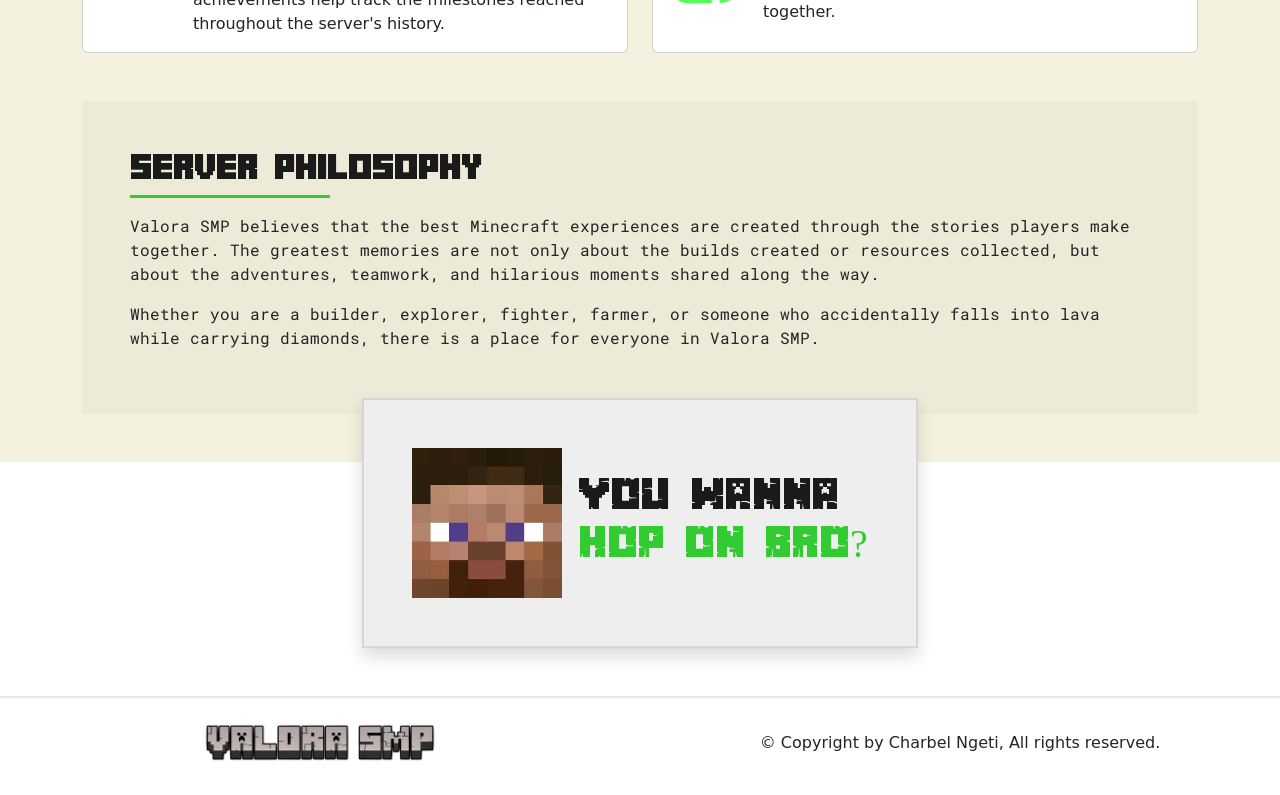
==== commit 2bfc424f: "Added a back to top button" ====
--- a/about.html
+++ b/about.html
@@ -256,6 +256,7 @@
         </div>
       </div>
     </div>
+    <button id="backToTop" class="btn btn-success rounded-circle">↑</button>
     <script src="./js/main.js"></script>
     <script
       src="https://cdn.jsdelivr.net/npm/bootstrap@5.3.8/dist/js/bootstrap.bundle.min.js"
--- a/css/style.css
+++ b/css/style.css
@@ -41,6 +41,10 @@
   --fnt-body: Roboto Mono;
 }
 
+html {
+  scroll-behavior: smooth;
+}
+
 .dark {
   --clr-background: #101010;
   --clr-surface: #1c1c1c;
@@ -145,7 +149,6 @@
 }
 .container-fluid.landing .server-info .card .card-body .card-text .link {
   text-decoration: underline;
-  cursor: pointer;
 }
 .container-fluid.landing .server-info .card .card-body .card-link {
   color: var(--clr-secondary);
@@ -498,4 +501,13 @@
   background-color: color-mix(in srgb, var(--clr-secondary) 75%, black);
 }
 
+#backToTop {
+  position: fixed;
+  bottom: 40px;
+  right: 40px;
+  font-size: 25px;
+  height: 50px;
+  width: 50px;
+}
+
 /*# sourceMappingURL=style.css.map */
